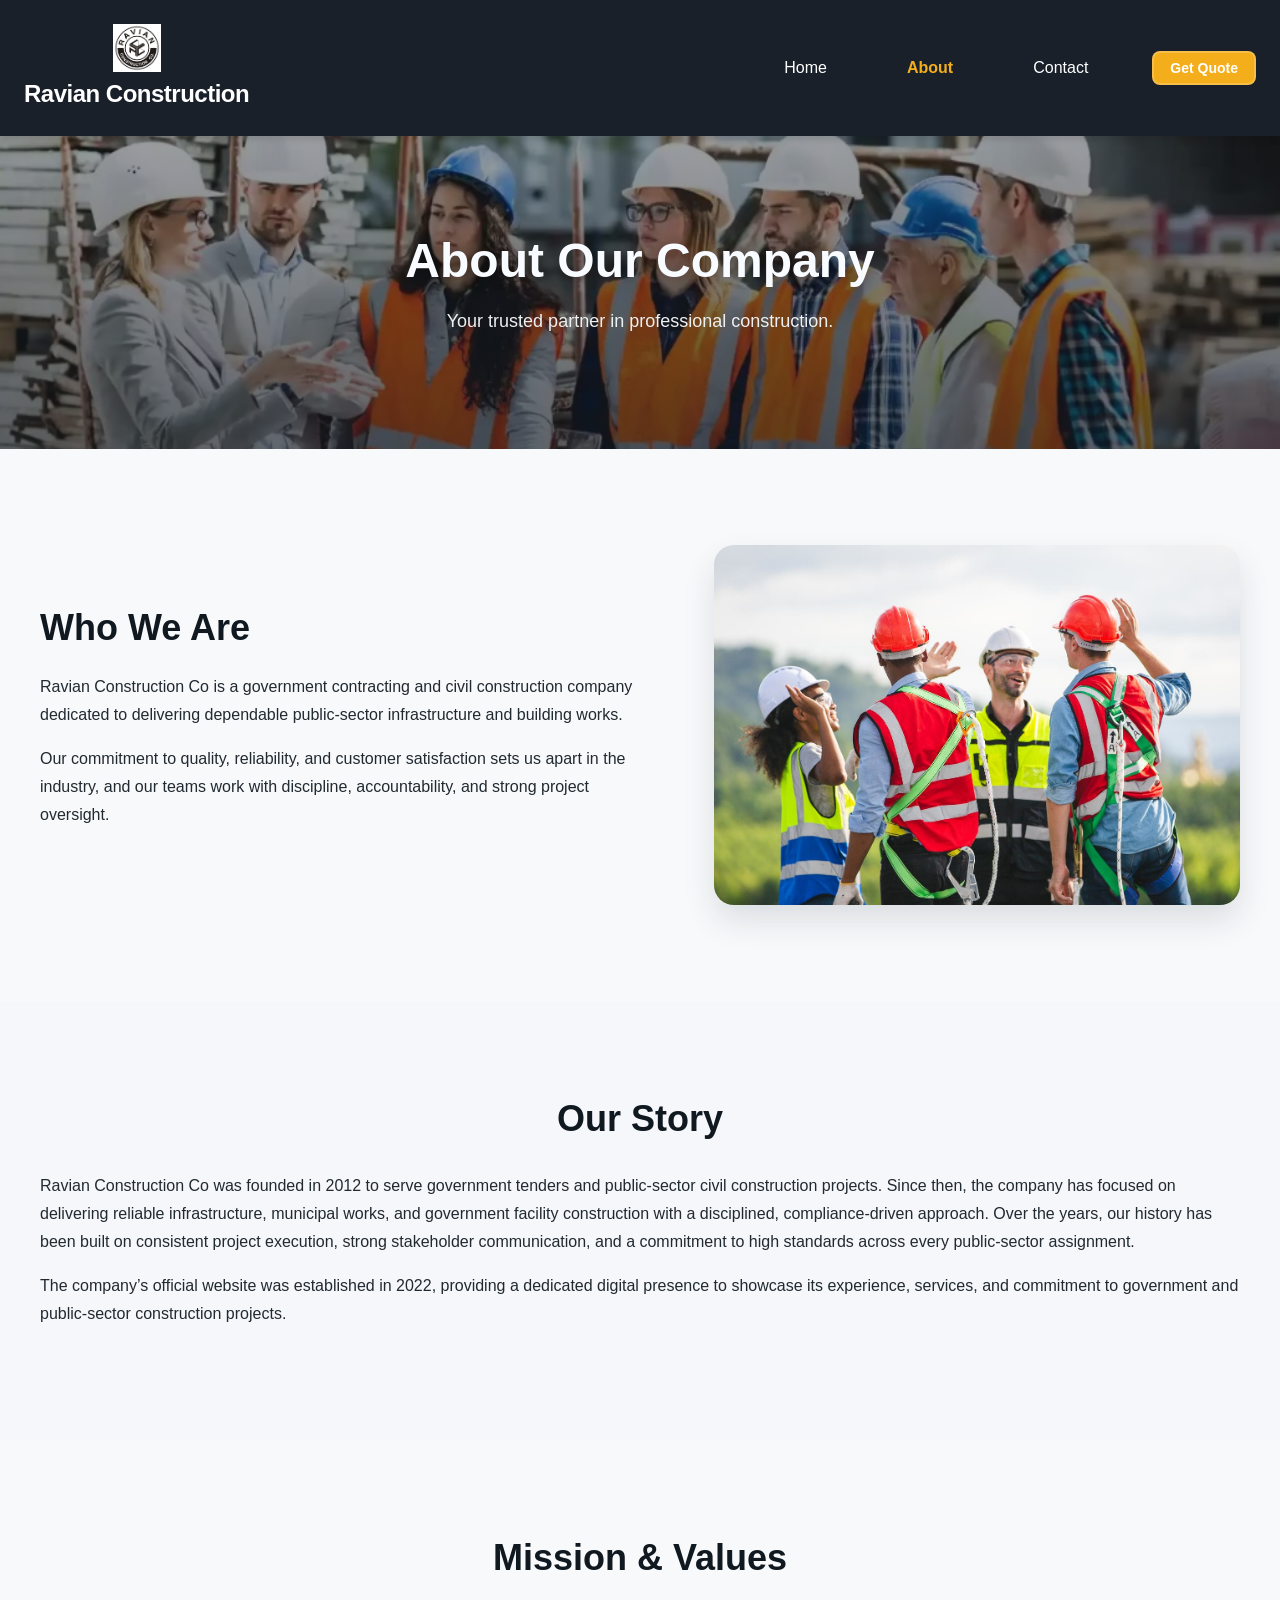
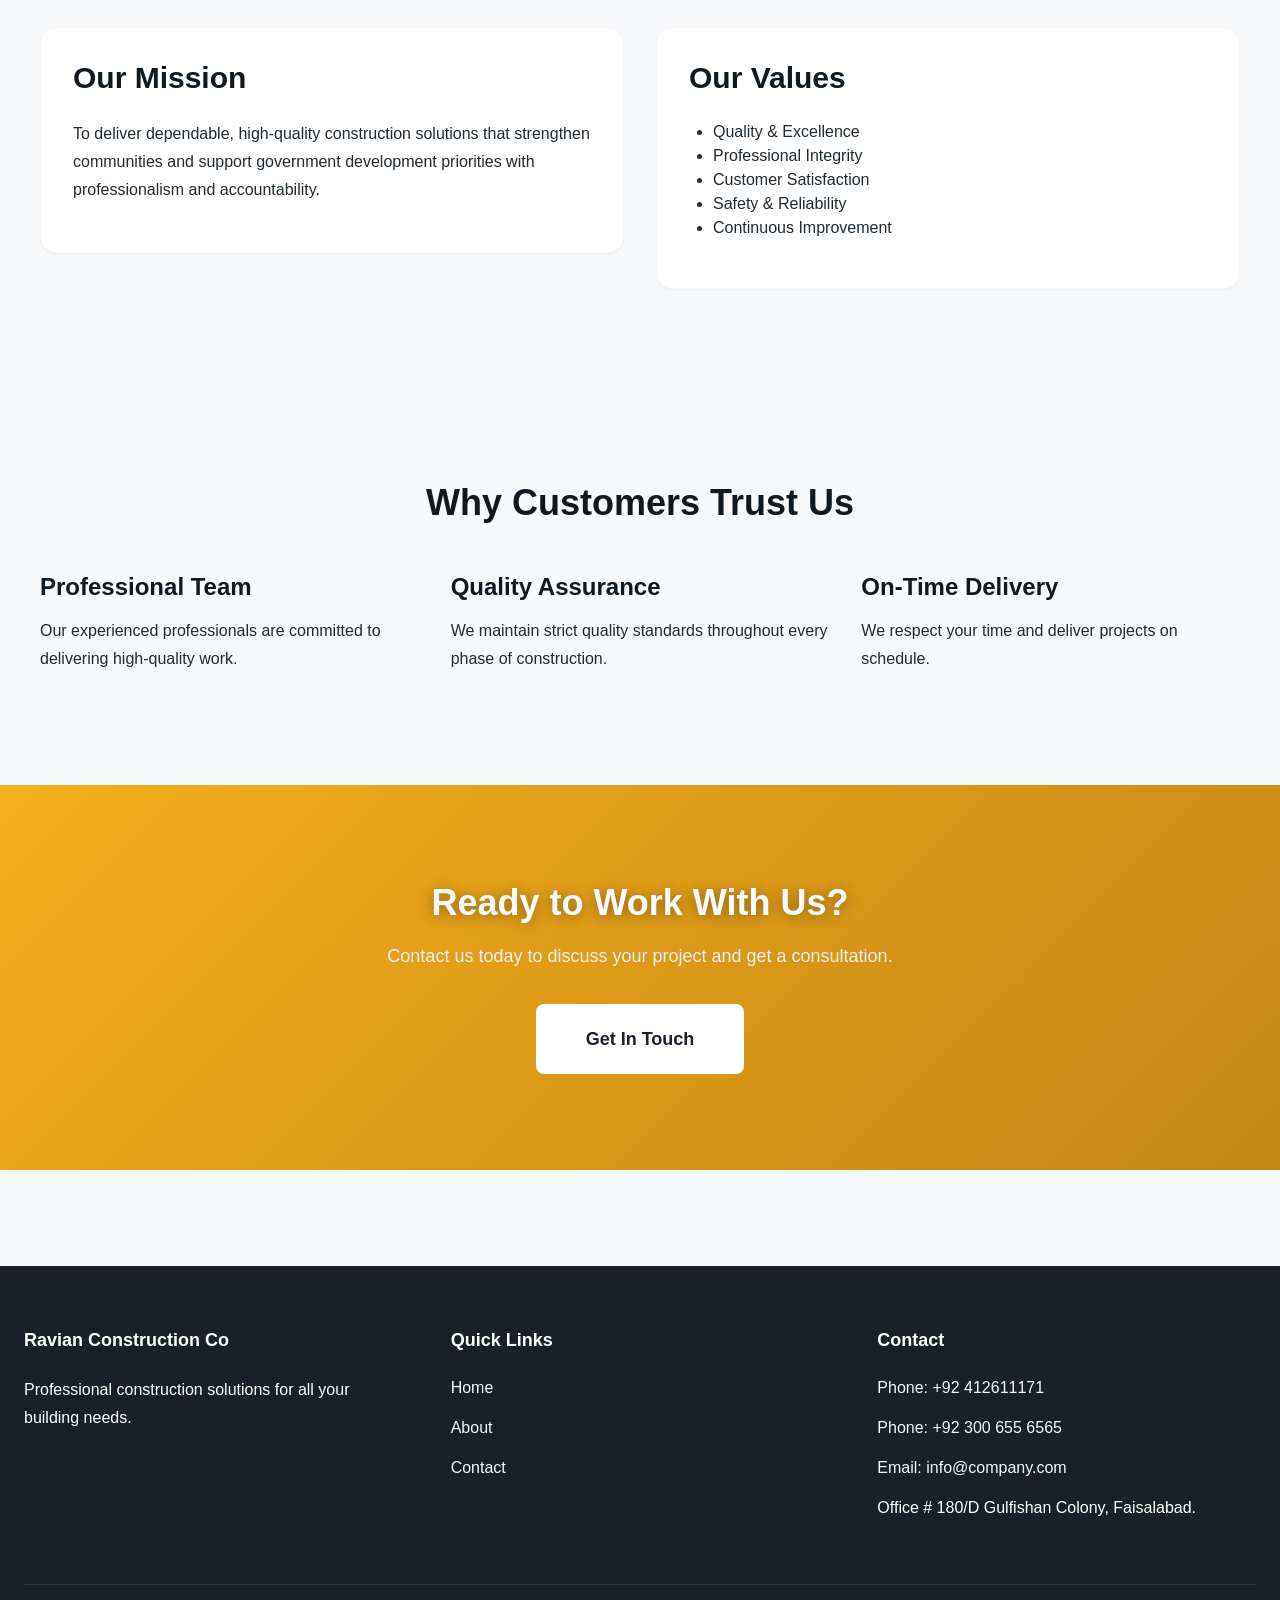
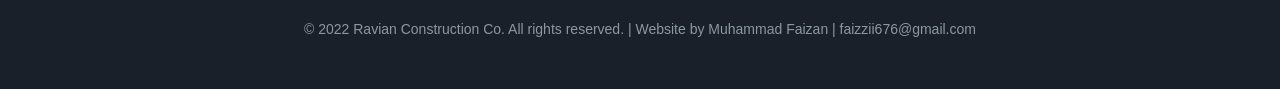
==== pages/about.html @ 6f89426e "final update" ====
<!DOCTYPE html>
<html lang="en">
<head>
  <meta charset="UTF-8">
  <meta name="viewport" content="width=device-width, initial-scale=1.0">
  <meta name="description" content="Learn about our construction company, our values, experience, and why we're the right choice for your project.">
  <meta name="theme-color" content="#101820">
  
  <title>About | Construction Company</title>

  <!-- Stylesheets -->
  <link rel="stylesheet" href="../css/variables.css">
  <link rel="stylesheet" href="../css/style.css">
  <link rel="stylesheet" href="../css/responsive.css">
</head>
<body>

<!-- ========== HEADER & NAVIGATION ========== -->
<header>
  <div class="container">
    <div class="header-content">
      <a href="../index.html" class="logo">
        <img src="../assets/images/logo.jpeg" alt="Ravian Construction logo" class="logo-img">
        <span class="logo-text">Ravian Construction</span>
      </a>
      
      <button class="nav-toggle" aria-label="Toggle navigation menu">
        ☰
      </button>

      <nav role="navigation" aria-label="Main navigation">
        <ul>
          <li><a href="../index.html">Home</a></li>
          <li><a href="about.html">About</a></li>
          <li><a href="contact.html">Contact</a></li>
          <li><a href="contact.html" class="btn btn-primary btn-sm nav-cta">Get Quote</a></li>
        </ul>
      </nav>
    </div>
  </div>
</header>

<!-- ========== MAIN CONTENT ========== -->
<main>

  <!-- Page Header -->
  <section class="section page-hero page-hero--about">
    <div class="container">
      <h1>About Our Company</h1>
      <p style="font-size: 1.125rem; color: #ecf0f1;">
        Your trusted partner in professional construction.
      </p>
    </div>
  </section>

  <!-- Company Introduction -->
  <section class="section">
    <div class="container">
      <div class="intro-layout">
        <div class="intro-copy">
          <h2 style="text-align: left; margin-bottom: 1.5rem;">Who We Are</h2>
          <p>
            Ravian Construction Co is a government contracting and civil construction company dedicated to delivering dependable public-sector infrastructure and building works.
          </p>
          <p>
            Our commitment to quality, reliability, and customer satisfaction sets us apart in the industry, and our teams work with discipline, accountability, and strong project oversight.
          </p>
        </div>
        <div class="intro-image-wrap">
          <img src="../assets/images/team.jpg" alt="Ravian Construction Co project team and engineers on site" class="intro-image">
        </div>
      </div>
    </div>
  </section>

  <!-- Company Story -->
  <section class="section section--alt">
    <div class="container">
      <h2 style="text-align: center; margin-bottom: 2rem;">Our Story</h2>
      <div class="row">
        <div class="col">
          <p>
           Ravian Construction Co was founded in 2012 to serve government tenders and public-sector civil construction projects. Since then, the company has focused on delivering reliable infrastructure, municipal works, and government facility construction with a disciplined, compliance-driven approach.

Over the years, our history has been built on consistent project execution, strong stakeholder communication, and a commitment to high standards across every public-sector assignment.</p>
          <p>
           The company’s official website was established in 2022, providing a dedicated digital presence to showcase its experience, services, and commitment to government and public-sector construction projects.</p>
        </div>
      </div>
    </div>
  </section>

  <!-- Mission & Values -->
  <section class="section">
    <div class="container">
      <h2 style="text-align: center; margin-bottom: 3rem;">Mission & Values</h2>
      <div class="row">
        <div class="col">
          <div class="card">
            <div class="card-header">
              <h3>Our Mission</h3>
            </div>
            <div class="card-body">
              <p>
                To deliver dependable, high-quality construction solutions that strengthen communities and support government development priorities with professionalism and accountability.
              </p>
            </div>
          </div>
        </div>
        <div class="col">
          <div class="card">
            <div class="card-header">
              <h3>Our Values</h3>
            </div>
            <div class="card-body">
              <ul style="padding-left: 1.5rem;">
                <li>Quality & Excellence</li>
                <li>Professional Integrity</li>
                <li>Customer Satisfaction</li>
                <li>Safety & Reliability</li>
                <li>Continuous Improvement</li>
              </ul>
            </div>
          </div>
        </div>
      </div>
    </div>
  </section>

  <!-- Experience & Expertise section removed as requested -->

  <!-- Why Trust Us -->
  <section class="section">
    <div class="container">
      <h2 style="text-align: center; margin-bottom: 3rem;">Why Customers Trust Us</h2>
      <div class="row">
        <div class="col">
          <h4>Professional Team</h4>
          <p>Our experienced professionals are committed to delivering high-quality work.</p>
        </div>
        <div class="col">
          <h4>Quality Assurance</h4>
          <p>We maintain strict quality standards throughout every phase of construction.</p>
        </div>
        <div class="col">
          <h4>On-Time Delivery</h4>
          <p>We respect your time and deliver projects on schedule.</p>
        </div>
      </div>
    </div>
  </section>

  <!-- Call to Action -->
  <section class="section section-cta">
    <div class="container">
      <h2>Ready to Work With Us?</h2>
      <p style="font-size: 1.125rem; margin-bottom: 2rem; color: #ecf0f1;">
        Contact us today to discuss your project and get a consultation.
      </p>
      <a href="contact.html" class="btn btn-white btn-lg">Get In Touch</a>
    </div>
  </section>

</main>

<!-- ========== FOOTER ========== -->
<footer>
  <div class="container">
    <div class="footer-content">
      <div class="footer-section">
        <h3>Ravian Construction Co</h3>
        <p>Professional construction solutions for all your building needs.</p>
      </div>
      <div class="footer-section">
        <h3>Quick Links</h3>
        <ul>
          <li><a href="../index.html">Home</a></li>
          <li><a href="about.html">About</a></li>
          <li><a href="contact.html">Contact</a></li>
        </ul>
      </div>
      <div class="footer-section">
        <h3>Contact</h3>
        <ul>
          <li><a href="tel:+92412611171">Phone: +92 412611171</a></li>
          <li><a href="tel:+923006556565">Phone: +92 300 655 6565</a></li>
          <li><a href="mailto:info@company.com">Email: info@company.com</a></li>
          <li>Office # 180/D Gulfishan Colony, Faisalabad.</li>
        </ul>
      </div>
    </div>
    <div class="footer-bottom">
      <p>&copy; 2022 Ravian Construction Co. All rights reserved. | Website by Muhammad Faizan | faizzii676@gmail.com</p>
    </div>
  </div>
</footer>

<!-- ========== SCRIPTS ========== -->
<script src="../js/main.js"></script>

</body>
</html>
---- css/variables.css ----
/* ===========================
   CONSTRUCTION COMPANY WEBSITE
   CSS VARIABLES & DESIGN SYSTEM
   =========================== */

:root {
  /* Brand Colors */
  --primary-color: #101820;           /* Rich charcoal - bold foundation */
  --surface-color: #19202a;           /* Dark surface for header/footer */
  --secondary-color: #f5ae1b;         /* Warm amber - energetic accent */
  --accent-color: #20c5aa;            /* Fresh teal - bright highlight */
  --light-gray: #f6f7fb;              /* Light background */
  --medium-gray: #8d97a2;             /* Soft text/borders */
  --dark-gray: #212a31;               /* Main body text */
  --background-color: #f8f9fb;        /* Page background */
  --white: #ffffff;
  --success-color: #23b58c;           /* For positive feedback */
  --warning-color: #f5ae1b;           /* For caution messages */
  --error-color: #ea4b4f;             /* For errors */

  /* Typography */
  --font-primary: -apple-system, BlinkMacSystemFont, 'Segoe UI', 'Roboto', 'Oxygen',
    'Ubuntu', 'Cantarell', 'Fira Sans', 'Droid Sans', 'Helvetica Neue', sans-serif;
  --font-secondary: 'Georgia', 'Times New Roman', serif;

  --font-size-xs: 0.75rem;            /* 12px */
  --font-size-sm: 0.875rem;           /* 14px */
  --font-size-base: 1rem;             /* 16px */
  --font-size-lg: 1.125rem;           /* 18px */
  --font-size-xl: 1.25rem;            /* 20px */
  --font-size-2xl: 1.5rem;            /* 24px */
  --font-size-3xl: 1.875rem;          /* 30px */
  --font-size-4xl: 2.25rem;           /* 36px */
  --font-size-5xl: 3rem;              /* 48px */

  --font-weight-light: 300;
  --font-weight-normal: 400;
  --font-weight-medium: 500;
  --font-weight-semibold: 600;
  --font-weight-bold: 700;
  --font-weight-extrabold: 800;

  /* Spacing */
  --space-xs: 0.25rem;                /* 4px */
  --space-sm: 0.5rem;                 /* 8px */
  --space-md: 1rem;                   /* 16px */
  --space-lg: 1.5rem;                 /* 24px */
  --space-xl: 2rem;                   /* 32px */
  --space-2xl: 3rem;                  /* 48px */
  --space-3xl: 4rem;                  /* 64px */
  --space-4xl: 6rem;                  /* 96px */

  /* Border Radius */
  --border-radius-sm: 0.25rem;        /* 4px */
  --border-radius-md: 0.5rem;         /* 8px */
  --border-radius-lg: 1rem;           /* 16px */
  --border-radius-xl: 1.5rem;         /* 24px */
  --border-radius-full: 9999px;       /* Pill-shaped */

  /* Shadows */
  --shadow-sm: 0 1px 2px rgba(0, 0, 0, 0.05);
  --shadow-md: 0 4px 6px rgba(0, 0, 0, 0.1);
  --shadow-lg: 0 10px 15px rgba(0, 0, 0, 0.1);
  --shadow-xl: 0 20px 25px rgba(0, 0, 0, 0.1);
  --shadow-2xl: 0 25px 50px rgba(0, 0, 0, 0.15);
  --shadow-none: 0 0 0 transparent;

  /* Transitions */
  --transition-fast: 150ms ease-in-out;
  --transition-base: 300ms ease-in-out;
  --transition-slow: 500ms ease-in-out;

  /* Container Widths */
  --container-max-width: 1280px;
  --container-padding: var(--space-md);

  /* Line Height */
  --line-height-tight: 1.2;
  --line-height-normal: 1.5;
  --line-height-relaxed: 1.75;
  --line-height-loose: 2;

  /* Breakpoints (used in media queries) */
  --breakpoint-xs: 320px;
  --breakpoint-sm: 576px;
  --breakpoint-md: 768px;
  --breakpoint-lg: 992px;
  --breakpoint-xl: 1200px;
  --breakpoint-2xl: 1400px;
}
---- css/style.css ----
/* ===========================
   CONSTRUCTION COMPANY WEBSITE
   MAIN STYLES & COMPONENTS
   =========================== */

/* ========== RESET & BASE STYLES ========== */

* {
  margin: 0;
  padding: 0;
  box-sizing: border-box;
}

html {
  scroll-behavior: smooth;
  font-size: 16px;
}

body {
  font-family: var(--font-primary);
  font-size: var(--font-size-base);
  line-height: var(--line-height-normal);
  color: var(--dark-gray);
  background-color: var(--background-color);
}

/* ========== TYPOGRAPHY ========== */

h1, h2, h3, h4, h5, h6 {
  line-height: var(--line-height-tight);
  font-weight: var(--font-weight-bold);
  margin-bottom: var(--space-md);
  color: var(--primary-color);
}

h1 {
  font-size: var(--font-size-5xl);
}

h2 {
  font-size: var(--font-size-4xl);
}

h3 {
  font-size: var(--font-size-3xl);
}

h4 {
  font-size: var(--font-size-2xl);
}

h5 {
  font-size: var(--font-size-xl);
}

h6 {
  font-size: var(--font-size-lg);
}

p {
  margin-bottom: var(--space-md);
  line-height: var(--line-height-relaxed);
}

a {
  color: var(--accent-color);
  text-decoration: none;
  transition: color var(--transition-fast);
}

a:hover {
  color: var(--secondary-color);
}

/* ========== LAYOUT ========== */

.container {
  width: 100%;
  max-width: var(--container-max-width);
  margin-left: auto;
  margin-right: auto;
  padding-left: var(--container-padding);
  padding-right: var(--container-padding);
}

.row {
  display: flex;
  flex-wrap: wrap;
  margin-left: calc(var(--space-md) * -1);
  margin-right: calc(var(--space-md) * -1);
}

.col {
  flex: 1;
  min-width: 0;
  padding-left: var(--space-md);
  padding-right: var(--space-md);
}

.section {
  padding: var(--space-3xl) var(--container-padding);
}

.section--alt {
  background-color: var(--light-gray);
}

/* ========== HEADER & NAVIGATION ========== */

header {
  background-color: var(--surface-color);
  color: var(--white);
  padding: var(--space-lg) 0;
  position: sticky;
  top: 0;
  z-index: 1000;
  box-shadow: var(--shadow-md);
}

.header-content {
  display: flex;
  justify-content: space-between;
  align-items: center;
}

.logo {
  font-size: var(--font-size-2xl);
  font-weight: var(--font-weight-bold);
  color: var(--white);
  text-decoration: none;
  display: flex;
  flex-direction: column;
  align-items: center;
  gap: var(--space-xs);
}

.logo:hover {
  color: var(--secondary-color);
}

.logo-text {
  letter-spacing: -0.5px;
}

/* Logo image in navbar */
.logo-img {
  height: 48px;
  width: auto;
  display: block;
}

@media (max-width: 576px) {
  .logo-img { height: 36px; }
  .logo-text { display: none; }
}

nav {
  display: flex;
  align-items: center;
  gap: var(--space-2xl);
}

nav ul {
  list-style: none;
  display: flex;
  gap: var(--space-2xl);
  align-items: center;
}

nav a {
  color: var(--white);
  font-weight: var(--font-weight-medium);
  padding: var(--space-sm) var(--space-md);
  border-radius: var(--border-radius-md);
  transition: all var(--transition-fast);
}

nav a:hover {
  color: var(--white);
  background-color: rgba(255, 255, 255, 0.1);
}

nav a.active {
  color: var(--secondary-color);
  font-weight: var(--font-weight-bold);
}

nav a.nav-cta {
  border: 2px solid rgba(255, 255, 255, 0.2);
}

nav a.nav-cta.is-current-page {
  background-color: var(--white);
  color: var(--surface-color);
  border-color: var(--white);
  box-shadow: 0 10px 18px rgba(0, 0, 0, 0.12);
}

nav a.nav-cta.is-current-page:hover {
  background-color: #f4f7fa;
  color: var(--secondary-color);
}

.nav-toggle {
  display: none;
  background: none;
  border: none;
  color: var(--white);
  font-size: var(--font-size-2xl);
  cursor: pointer;
  padding: 0;
}

/* ========== BUTTONS ========== */

.btn {
  display: inline-block;
  padding: var(--space-md) var(--space-lg);
  font-size: var(--font-size-base);
  font-weight: var(--font-weight-semibold);
  text-align: center;
  border: 2px solid transparent;
  border-radius: var(--border-radius-md);
  cursor: pointer;
  transition: all var(--transition-fast);
  text-decoration: none;
  line-height: 1;
}

.btn-primary {
  background-color: var(--secondary-color);
  color: var(--white);
}

.btn-primary:hover {
  background-color: #d69b20;
  transform: translateY(-2px);
  box-shadow: var(--shadow-lg);
}

.btn-secondary {
  background-color: transparent;
  color: var(--secondary-color);
  border-color: var(--secondary-color);
}

.btn-secondary:hover {
  background-color: var(--secondary-color);
  color: var(--white);
  transform: translateY(-2px);
}

.btn-white {
  background-color: var(--white);
  color: var(--surface-color);
}

.btn-white:hover {
  background-color: #eef2f7;
  transform: translateY(-2px);
}

.btn-lg {
  padding: var(--space-lg) var(--space-2xl);
  font-size: var(--font-size-lg);
}

.btn-sm {
  padding: var(--space-sm) var(--space-md);
  font-size: var(--font-size-sm);
}

.btn:disabled {
  opacity: 0.6;
  cursor: not-allowed;
  transform: none;
}

/* ========== CARDS ========== */

.card {
  background-color: var(--white);
  border: 1px solid var(--light-gray);
  border-radius: var(--border-radius-lg);
  padding: var(--space-xl);
  box-shadow: var(--shadow-sm);
  transition: all var(--transition-base);
}

.card:hover {
  box-shadow: var(--shadow-lg);
  transform: translateY(-4px);
}

.card-header {
  margin-bottom: var(--space-lg);
}

.card-body {
  margin-bottom: var(--space-md);
}

.card-footer {
  padding-top: var(--space-lg);
  border-top: 1px solid var(--light-gray);
}

.service-grid {
  display: grid;
  grid-template-columns: repeat(auto-fit, minmax(240px, 1fr));
  gap: var(--space-lg);
}

.service-card {
  position: relative;
  min-height: 300px;
  border-radius: 1.25rem;
  overflow: hidden;
  background-size: cover;
  background-position: center;
  box-shadow: 0 10px 24px rgba(44, 62, 80, 0.08);
  transition: transform 0.32s ease, box-shadow 0.32s ease, filter 0.32s ease;
  cursor: pointer;
  isolation: isolate;
}

.service-card::before {
  content: "";
  position: absolute;
  inset: 0;
  background: linear-gradient(180deg, rgba(10, 16, 22, 0.22) 0%, rgba(10, 16, 22, 0.68) 100%);
  transition: background 0.32s ease;
  z-index: 0;
}

.service-card--civil {
  background-image: url('../assets/images/building.webp');
}

.service-card--road {
  background-image: url('../assets/images/base.jpg');
}

.service-card--government {
  background-image: url('../assets/images/engonsite.jpg');
}

.service-card--infrastructure {
  background-image: url('../assets/images/concreate.jpg');
}

.service-card--water {
  background-image: url('../assets/images/drill.avif');
}

.service-card:hover {
  transform: translateY(-8px) scale(1.013);
  box-shadow: 0 26px 48px rgba(18, 27, 35, 0.18);
}

.service-card:hover::before {
  background: linear-gradient(180deg, rgba(10, 16, 22, 0.12) 0%, rgba(10, 16, 22, 0.78) 100%);
}

.service-card:hover .service-card__content {
  transform: translateY(-3px);
}

.service-card:hover .service-card__content h3,
.service-card:hover .service-card__content p {
  text-shadow: 0 4px 16px rgba(0, 0, 0, 0.38);
}

.service-card .service-card__content {
  position: absolute;
  inset: 0;
  z-index: 1;
  display: flex;
  flex-direction: column;
  justify-content: flex-end;
  padding: var(--space-xl);
  transition: transform 0.32s ease;
}

.service-card__content h3 {
  color: var(--white);
  margin: 0 0 var(--space-sm) 0;
  font-size: clamp(1.3rem, 2vw, 1.7rem);
  line-height: 1.2;
  text-shadow: 0 2px 10px rgba(0, 0, 0, 0.2);
}

.service-card__content p {
  color: rgba(255, 255, 255, 0.9);
  margin: 0;
  font-size: 0.95rem;
  line-height: 1.6;
  max-width: 95%;
  text-shadow: 0 2px 10px rgba(0, 0, 0, 0.2);
}

.service-card.bubble-drop {
  animation: service-bubble-drop 0.42s ease-out;
}

@keyframes service-bubble-drop {
  0% {
    transform: translateY(-8px) scale(1.013);
  }
  40% {
    transform: translateY(6px) scale(0.995);
  }
  65% {
    transform: translateY(-3px) scale(1.006);
  }
  100% {
    transform: translateY(0) scale(1);
  }
}

@media (prefers-reduced-motion: reduce) {
  .service-card,
  .service-card::before,
  .service-card__content,
  .service-card.bubble-drop {
    transition: none;
    animation: none;
  }
}

/* ========== FORMS ========== */

.form-group {
  margin-bottom: var(--space-lg);
}

label {
  display: block;
  margin-bottom: var(--space-sm);
  font-weight: var(--font-weight-medium);
  color: var(--primary-color);
}

input,
textarea,
select {
  width: 100%;
  padding: var(--space-md);
  border: 1px solid var(--medium-gray);
  border-radius: var(--border-radius-md);
  font-family: var(--font-primary);
  font-size: var(--font-size-base);
  line-height: var(--line-height-normal);
  color: var(--dark-gray);
  background-color: var(--white);
  transition: all var(--transition-fast);
}

input:focus,
textarea:focus,
select:focus {
  outline: none;
  border-color: var(--accent-color);
  box-shadow: 0 0 0 3px rgba(52, 152, 219, 0.1);
}

textarea {
  resize: vertical;
  min-height: 120px;
}

/* ========== FOOTER ========== */

footer {
  background-color: var(--surface-color);
  color: var(--white);
  padding: var(--space-3xl) 0 var(--space-xl) 0;
  margin-top: var(--space-4xl);
}

.footer-content {
  display: grid;
  grid-template-columns: repeat(auto-fit, minmax(250px, 1fr));
  gap: var(--space-2xl);
  margin-bottom: var(--space-2xl);
}

.footer-section h3 {
  color: var(--white);
  font-size: var(--font-size-lg);
  margin-bottom: var(--space-lg);
}

.footer-section ul {
  list-style: none;
}

.footer-section li {
  margin-bottom: var(--space-md);
}

.footer-section a {
  color: var(--light-gray);
  transition: color var(--transition-fast);
}

.footer-section a:hover {
  color: var(--secondary-color);
}

.footer-bottom {
  border-top: 1px solid rgba(255, 255, 255, 0.1);
  padding-top: var(--space-xl);
  text-align: center;
  font-size: var(--font-size-sm);
  color: var(--medium-gray);
}

/* ========== HERO CAROUSEL ========== */

.hero-slider-section {
  position: relative;
  padding: 0;
  background: var(--primary-color);
  overflow: hidden;
}

.hero-slider {
  position: relative;
  min-height: 620px;
}

.hero-slide {
  position: absolute;
  inset: 0;
  background-size: cover;
  background-position: center;
  opacity: 0;
  visibility: hidden;
  transition: opacity 0.8s ease-in-out, visibility 0.8s ease-in-out, transform 0.8s ease-in-out;
  transform: scale(1.04);
}

.hero-slide.is-active {
  opacity: 1;
  visibility: visible;
  transform: scale(1);
}

.hero-overlay {
  position: absolute;
  inset: 0;
  background: linear-gradient(120deg, rgba(16, 22, 32, 0.84) 0%, rgba(16, 22, 32, 0.58) 40%, rgba(16, 22, 32, 0.56) 100%);
}

.hero-content {
  position: relative;
  z-index: 2;
  min-height: 620px;
  display: flex;
  flex-direction: column;
  justify-content: center;
  align-items: flex-start;
  color: var(--white);
  padding-top: 5rem;
  padding-bottom: 5rem;
}

.hero-content h1,
.hero-content h2 {
  color: var(--white);
  text-shadow: 0 4px 18px rgba(0, 0, 0, 0.35);
  max-width: 620px;
}

.eyebrow {
  display: inline-block;
  margin-bottom: var(--space-md);
  font-size: var(--font-size-sm);
  font-weight: var(--font-weight-semibold);
  text-transform: uppercase;
  letter-spacing: 0.12em;
  color: #dfeaf6;
}

.hero-content p {
  color: rgba(255, 255, 255, 0.9);
  max-width: 620px;
  font-size: 1.07rem;
}

.hero-actions {
  display: flex;
  flex-wrap: wrap;
  gap: 1rem;
  margin-top: 2rem;
}

.hero-slider-controls {
  position: absolute;
  left: 50%;
  bottom: 2rem;
  transform: translateX(-50%);
  z-index: 3;
  display: flex;
  align-items: center;
  gap: 1rem;
  background: rgba(16, 23, 31, 0.26);
  border: 1px solid rgba(255, 255, 255, 0.18);
  border-radius: 999px;
  padding: 0.55rem 0.85rem;
  backdrop-filter: blur(4px);
}

.slider-arrow {
  width: 2.2rem;
  height: 2.2rem;
  border: none;
  background: rgba(255, 255, 255, 0.12);
  color: var(--white);
  border-radius: 50%;
  cursor: pointer;
  font-size: 1.5rem;
  line-height: 1;
}

.slider-arrow:hover {
  background: rgba(255, 255, 255, 0.2);
}

.slider-dots {
  display: flex;
  align-items: center;
  gap: 0.5rem;
}

.dot {
  width: 0.7rem;
  height: 0.7rem;
  border: none;
  border-radius: 50%;
  background: rgba(255, 255, 255, 0.45);
  cursor: pointer;
}

.dot.is-active {
  background: var(--white);
  box-shadow: 0 0 0 3px rgba(255, 255, 255, 0.18);
}

/* ========== INTRO & CONTACT LAYOUT ========== */

.intro-layout {
  display: grid;
  grid-template-columns: 1.1fr 0.9fr;
  gap: 2rem;
  align-items: center;
}

.intro-copy {
  max-width: 620px;
}

.intro-image-wrap,
.contact-image-wrap {
  overflow: hidden;
  border-radius: 1.25rem;
  box-shadow: 0 16px 32px rgba(20, 30, 40, 0.12);
}

.intro-image,
.contact-image {
  display: block;
  width: 100%;
  height: 360px;
  object-fit: cover;
}

/* ========== PAGE HERO & SECTION CTA ========== */

.page-hero h1,
.section-cta h2,
.section-cta h1,
.hero-content h1,
.hero-content h2 {
  color: #f8fbff;
  text-shadow: 0 2px 14px rgba(0, 0, 0, 0.38);
}

.section-cta p {
  color: rgba(255, 255, 255, 0.92);
}

/* ========== CONTACT OVERVIEW ========== */

.contact-overview {
  display: grid;
  grid-template-columns: 1.1fr 0.9fr;
  gap: 2rem;
  align-items: center;
  margin-bottom: 2.5rem;
}

/* Page hero banners */
.page-hero {
  position: relative;
  background-size: cover;
  background-position: center;
  padding: 4rem 1rem;
  text-align: center;
  color: var(--white);
}

.page-hero::before {
  content: "";
  position: absolute;
  inset: 0;
  background: linear-gradient(180deg, rgba(16, 22, 32, 0.42) 0%, rgba(16, 22, 32, 0.66) 100%);
  z-index: 0;
}

.page-hero .container { position: relative; z-index: 1; }

.section-cta {
  background: linear-gradient(135deg, var(--secondary-color) 0%, #c38615 100%);
  color: var(--white);
  text-align: center;
}

/* Specific hero images for pages (use existing assets) */
.page-hero--about { background-image: url('../assets/images/engmeet.webp'); }
.page-hero--contact { background-image: url('../assets/images/droneshot.jpg'); }

/* Service grid layout tweak: 3 on top, 2 beneath (large screens)
   Place 4th in column 1 and 5th in column 3 to visually center the pair */
@media (min-width: 992px) {
  .service-grid { grid-template-columns: repeat(3, 1fr); }
  .service-card { min-height: 320px; }
  .service-card:nth-child(4) { grid-column: 1; }
  .service-card:nth-child(5) { grid-column: 3; }
}

.contact-copy {
  max-width: 620px;
}

/* ========== UTILITY CLASSES ========== */

.text-center {
  text-align: center;
}

.text-left {
  text-align: left;
}

.text-right {
  text-align: right;
}

.mt-1 { margin-top: var(--space-md); }
.mt-2 { margin-top: var(--space-lg); }
.mt-3 { margin-top: var(--space-xl); }
.mt-4 { margin-top: var(--space-2xl); }

.mb-1 { margin-bottom: var(--space-md); }
.mb-2 { margin-bottom: var(--space-lg); }
.mb-3 { margin-bottom: var(--space-xl); }
.mb-4 { margin-bottom: var(--space-2xl); }

.pt-1 { padding-top: var(--space-md); }
.pt-2 { padding-top: var(--space-lg); }
.pt-3 { padding-top: var(--space-xl); }

.pb-1 { padding-bottom: var(--space-md); }
.pb-2 { padding-bottom: var(--space-lg); }
.pb-3 { padding-bottom: var(--space-xl); }

.flex {
  display: flex;
}

.flex-center {
  display: flex;
  align-items: center;
  justify-content: center;
}

.gap-1 { gap: var(--space-md); }
.gap-2 { gap: var(--space-lg); }
.gap-3 { gap: var(--space-xl); }

.hidden {
  display: none !important;
}

.sr-only {
  position: absolute;
  width: 1px;
  height: 1px;
  padding: 0;
  margin: -1px;
  overflow: hidden;
  clip: rect(0, 0, 0, 0);
  white-space: nowrap;
  border-width: 0;
}

@media (max-width: 768px) {
  .hero-slider {
    min-height: 540px;
  }

  .hero-content {
    min-height: 540px;
    padding-top: 4rem;
    padding-bottom: 4rem;
  }

  .intro-layout,
  .contact-overview {
    grid-template-columns: 1fr;
  }

  .hero-actions {
    width: 100%;
  }

  .hero-actions .btn {
    flex: 1 1 100%;
  }
}

@media (max-width: 576px) {
  .hero-slider {
    min-height: 500px;
  }

  .hero-content {
    min-height: 500px;
    padding-top: 3.5rem;
    padding-bottom: 5.25rem;
  }

  .hero-content h1,
  .hero-content h2 {
    font-size: 2.2rem;
  }

  .hero-content p {
    font-size: 1rem;
  }

  .hero-slider-controls {
    bottom: 1.1rem;
    gap: 0.6rem;
    padding: 0.45rem 0.7rem;
  }

  .slider-arrow {
    width: 2rem;
    height: 2rem;
    font-size: 1.2rem;
  }

  .intro-image,
  .contact-image {
    height: 280px;
  }
}
---- css/responsive.css ----
/* ===========================
   CONSTRUCTION COMPANY WEBSITE
   RESPONSIVE DESIGN
   =========================== */

/* ========== TABLET (768px and down) ========== */

@media (max-width: 768px) {
  :root {
    font-size: 14px;
  }

  h1 {
    font-size: var(--font-size-4xl);
  }

  h2 {
    font-size: var(--font-size-3xl);
  }

  h3 {
    font-size: var(--font-size-2xl);
  }

  .section {
    padding: var(--space-2xl) var(--container-padding);
  }

  /* Header Navigation */
  header {
    padding: var(--space-md) 0;
  }

  .header-content {
    flex-wrap: wrap;
    gap: var(--space-md);
  }

  nav {
    width: 100%;
    gap: var(--space-lg);
  }

  nav ul {
    display: none;
    flex-direction: column;
    position: absolute;
    top: 100%;
    left: 0;
    right: 0;
    background-color: var(--primary-color);
    padding: var(--space-lg);
    gap: var(--space-md);
  }

  nav ul.active {
    display: flex;
  }

  nav ul li {
    width: 100%;
  }

  nav a {
    display: block;
    padding: var(--space-md);
  }

  .nav-toggle {
    display: block;
  }

  /* Grid and Layout */
  .row {
    flex-direction: column;
  }

  .col {
    flex: 1 0 100%;
    padding: var(--space-md) 0;
  }

  /* Buttons */
  .btn {
    width: 100%;
  }

  .btn-lg {
    padding: var(--space-md) var(--space-lg);
  }

  /* Footer */
  .footer-content {
    grid-template-columns: 1fr;
    gap: var(--space-xl);
  }

  .footer-section {
    text-align: center;
  }

  .footer-section ul {
    margin: 0;
  }
}

/* ========== MOBILE (576px and down) ========== */

@media (max-width: 576px) {
  :root {
    font-size: 13px;
  }

  h1 {
    font-size: var(--font-size-3xl);
  }

  h2 {
    font-size: var(--font-size-2xl);
  }

  h3 {
    font-size: var(--font-size-xl);
  }

  h4, h5, h6 {
    font-size: var(--font-size-base);
  }

  .container {
    padding-left: var(--space-md);
    padding-right: var(--space-md);
  }

  .section {
    padding: var(--space-xl) var(--space-md);
  }

  /* Header */
  header {
    padding: var(--space-md) 0;
  }

  .logo {
    font-size: var(--font-size-xl);
  }

  .logo-text {
    display: none;
  }

  nav {
    gap: var(--space-md);
  }

  /* Navigation */
  .nav-toggle {
    font-size: var(--font-size-xl);
  }

  /* Forms */
  .form-group {
    margin-bottom: var(--space-md);
  }

  input,
  textarea,
  select {
    padding: var(--space-md);
    font-size: 16px; /* Prevents zoom on iOS */
  }

  /* Cards */
  .card {
    padding: var(--space-lg);
  }

  /* Footer */
  .footer-content {
    gap: var(--space-lg);
  }

  .footer-bottom {
    font-size: var(--font-size-xs);
  }
}

/* ========== SMALL MOBILE (320px and up) ========== */

@media (max-width: 360px) {
  .btn {
    padding: var(--space-md) var(--space-sm);
  }

  .card {
    padding: var(--space-md);
  }

  h1 {
    font-size: var(--font-size-2xl);
  }

  p {
    font-size: var(--font-size-sm);
  }
}

/* ========== DESKTOP ENHANCEMENTS (992px and up) ========== */

@media (min-width: 992px) {
  .container {
    padding-left: var(--space-lg);
    padding-right: var(--space-lg);
  }

  .section {
    padding: var(--space-4xl) var(--container-padding);
  }

  /* Hide mobile nav toggle on desktop */
  .nav-toggle {
    display: none;
  }

  /* Desktop menu always visible */
  nav ul {
    display: flex !important;
    position: static !important;
    background-color: transparent !important;
    padding: 0 !important;
    gap: var(--space-2xl) !important;
    flex-direction: row !important;
  }

  nav ul li {
    width: auto;
  }

  nav a {
    padding: var(--space-sm) var(--space-md);
    display: inline;
  }

  /* Hover animations */
  .card {
    --transform-origin: center;
  }

  .card:hover {
    transform: translateY(-6px);
  }
}

/* ========== LARGE DESKTOP (1200px and up) ========== */

@media (min-width: 1200px) {
  .section {
    padding: var(--space-4xl) var(--container-padding);
  }
}

/* ========== PRINT STYLES ========== */

@media print {
  header,
  footer,
  .no-print {
    display: none;
  }

  body {
    background: white;
    color: black;
  }

  a {
    text-decoration: underline;
  }
}

/* ========== ACCESSIBILITY: PREFERS REDUCED MOTION ========== */

@media (prefers-reduced-motion: reduce) {
  *,
  *::before,
  *::after {
    animation-duration: 0.01ms !important;
    animation-iteration-count: 1 !important;
    transition-duration: 0.01ms !important;
    scroll-behavior: auto !important;
  }
}

/* ========== DARK MODE SUPPORT (Optional Future Addition) ========== */

@media (prefers-color-scheme: dark) {
  /* Styles for dark mode can be added here in the future */
  /* Currently, the light theme is the default */
}
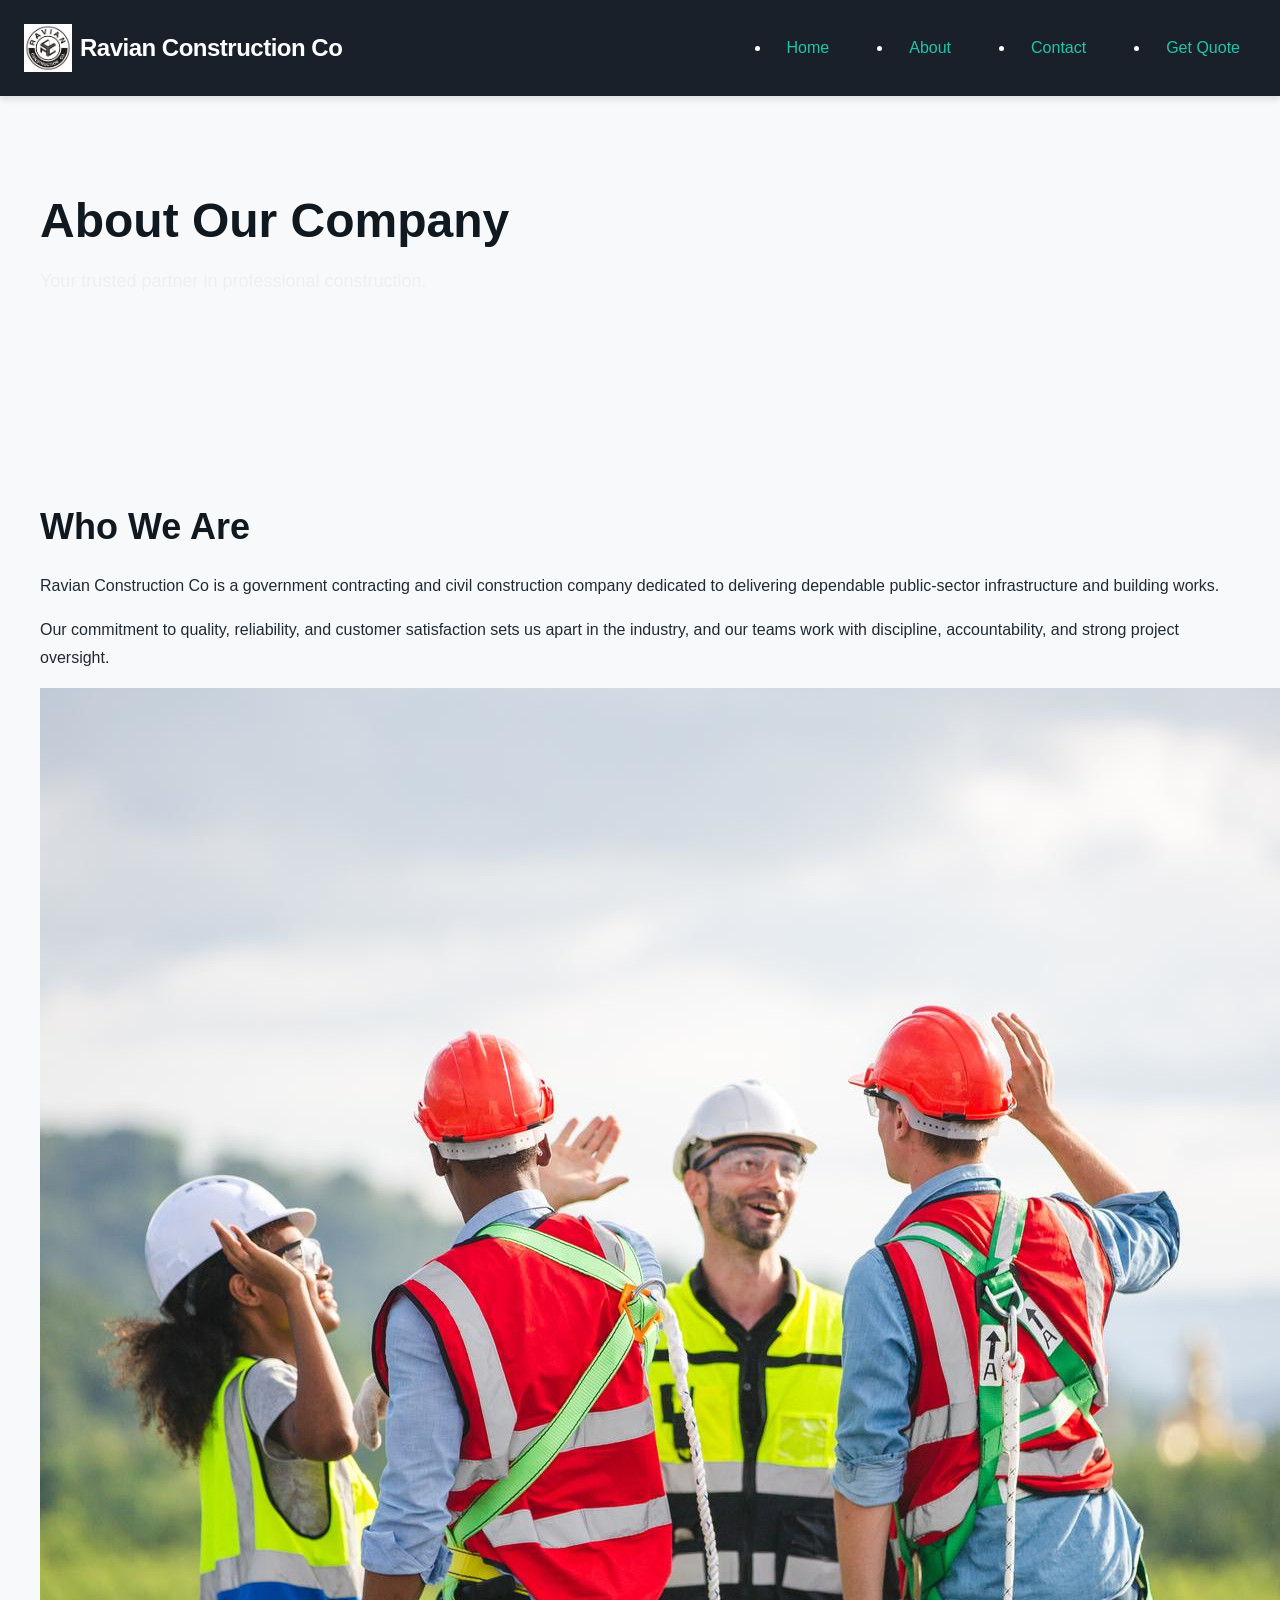
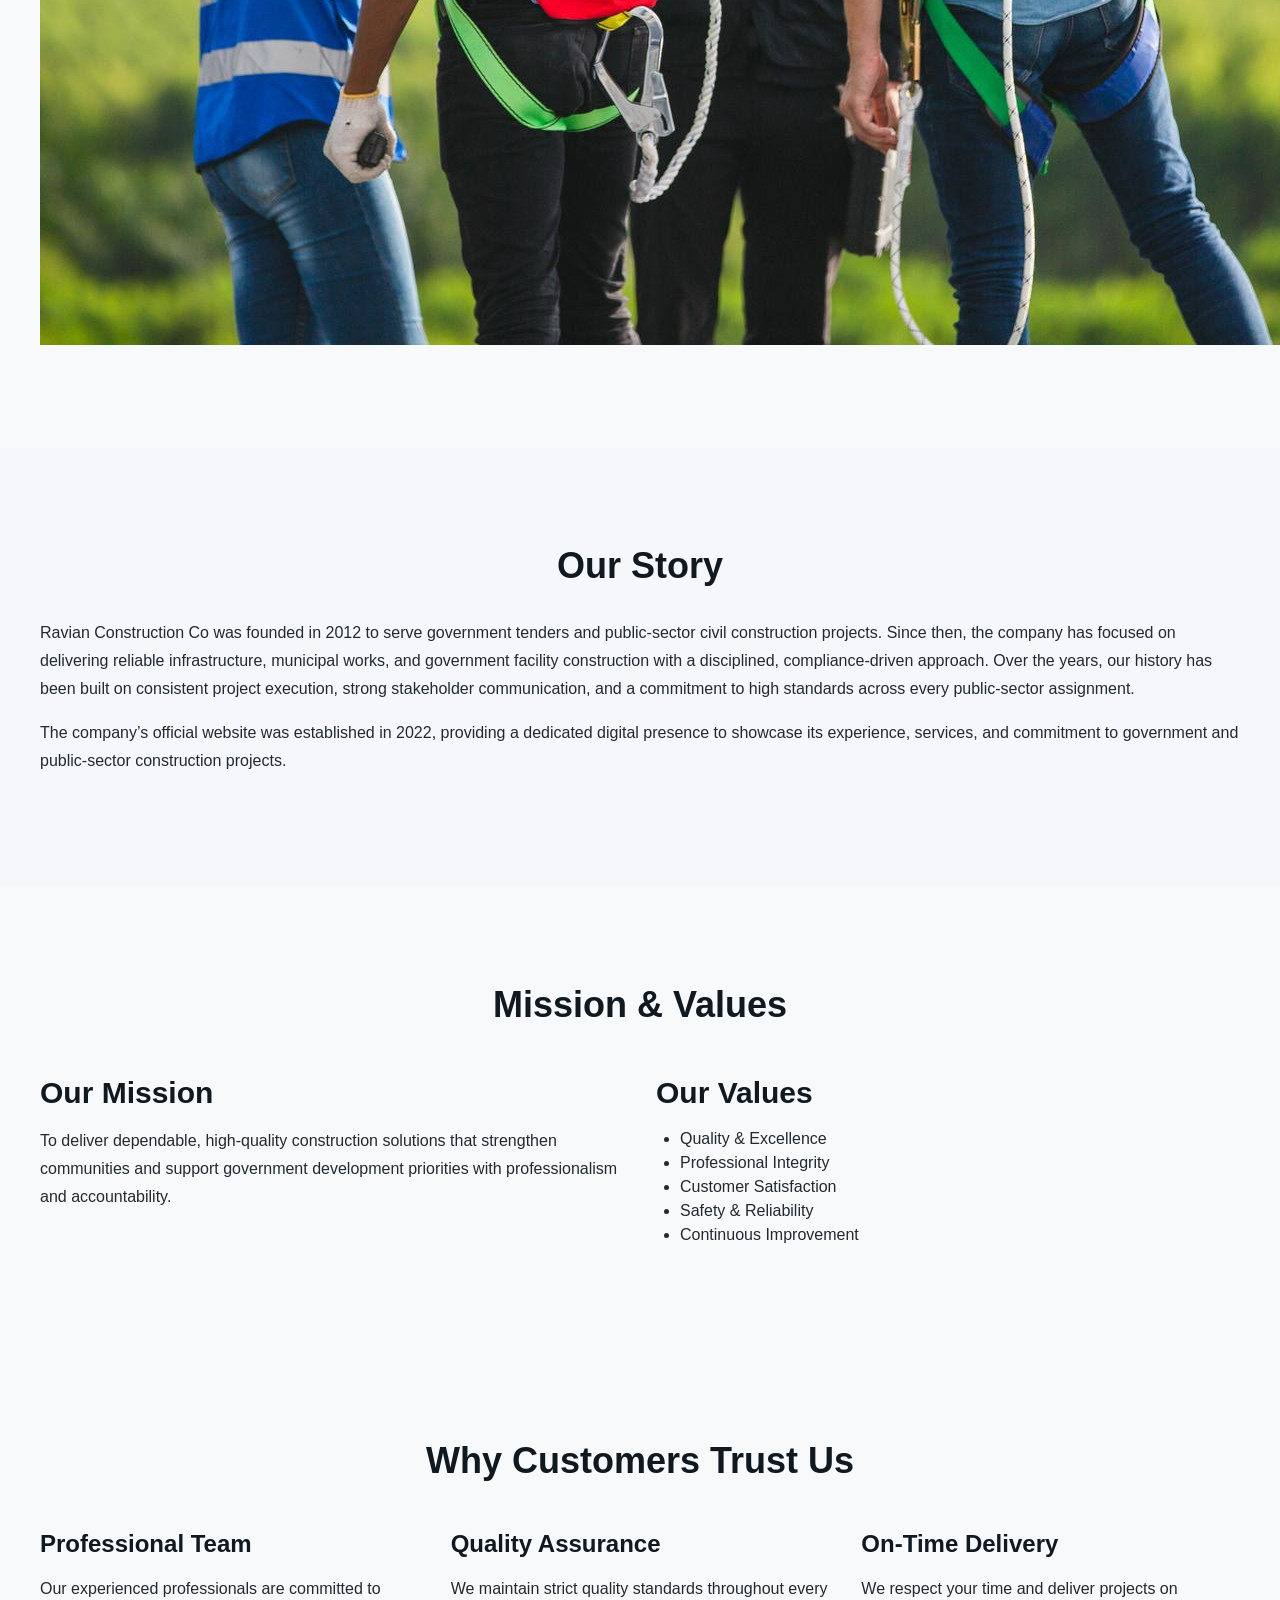
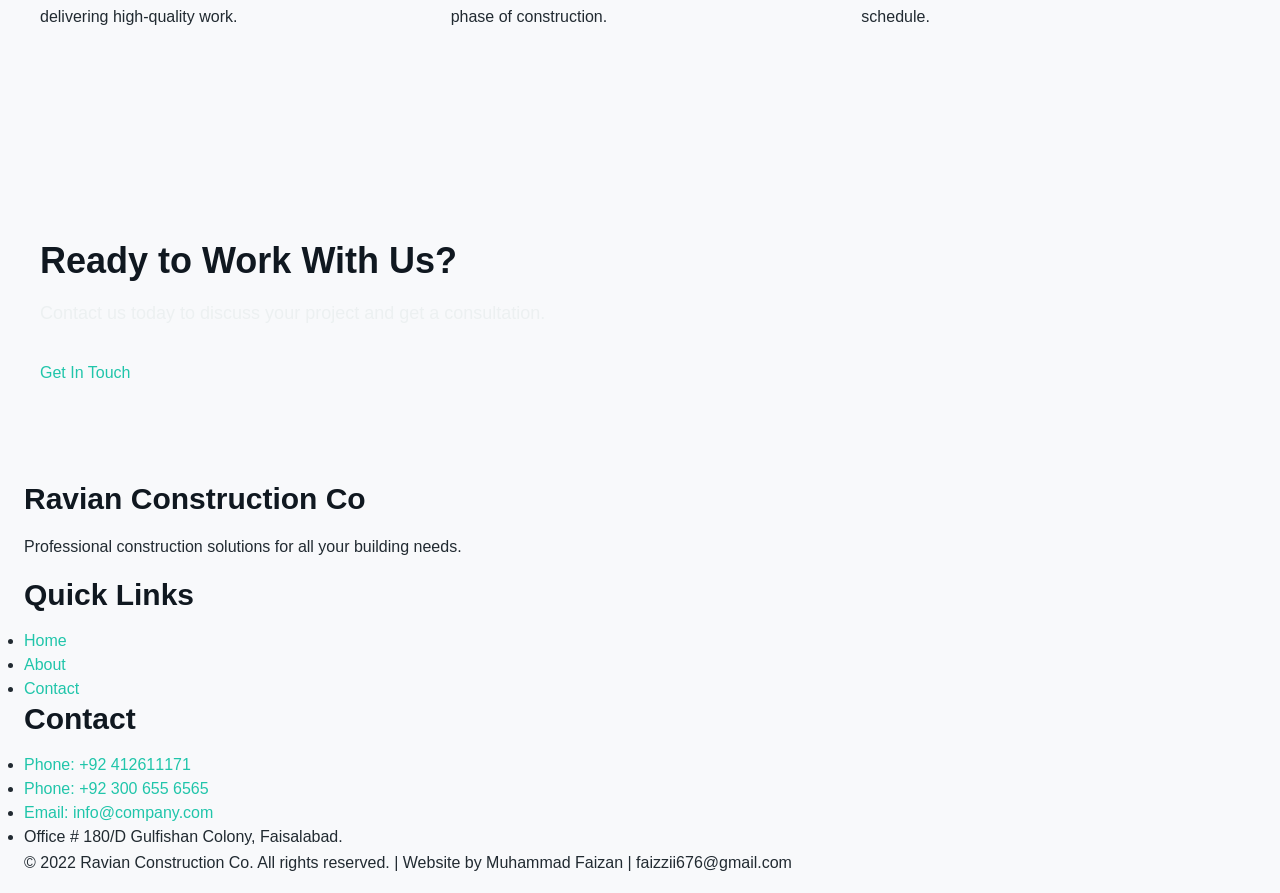
==== commit 990d0d04: "second last update" ====
--- a/pages/about.html
+++ b/pages/about.html
@@ -20,8 +20,8 @@
   <div class="container">
     <div class="header-content">
       <a href="../index.html" class="logo">
-        <img src="../assets/images/logo.jpeg" alt="Ravian Construction logo" class="logo-img">
-        <span class="logo-text">Ravian Construction</span>
+        <img src="../assets/images/logo.jpeg" alt="Ravian Construction Co logo" class="logo-img">
+        <span class="logo-text">Ravian Construction Co</span>
       </a>
       
       <button class="nav-toggle" aria-label="Toggle navigation menu">
--- a/css/style.css
+++ b/css/style.css
@@ -129,15 +129,8 @@
   color: var(--white);
   text-decoration: none;
   display: flex;
-  flex-direction: column;
-  align-items: center;
-  gap: var(--space-xs);
-}
-
-.logo:hover {
-  color: var(--secondary-color);
-}
-
+   align-items: center;
+   gap: var(--space-sm);
 .logo-text {
   letter-spacing: -0.5px;
 }
--- a/css/responsive.css
+++ b/css/responsive.css
@@ -146,7 +146,7 @@
   }
 
   .logo-text {
-    display: none;
+    font-size: var(--font-size-base);
   }
 
   nav {
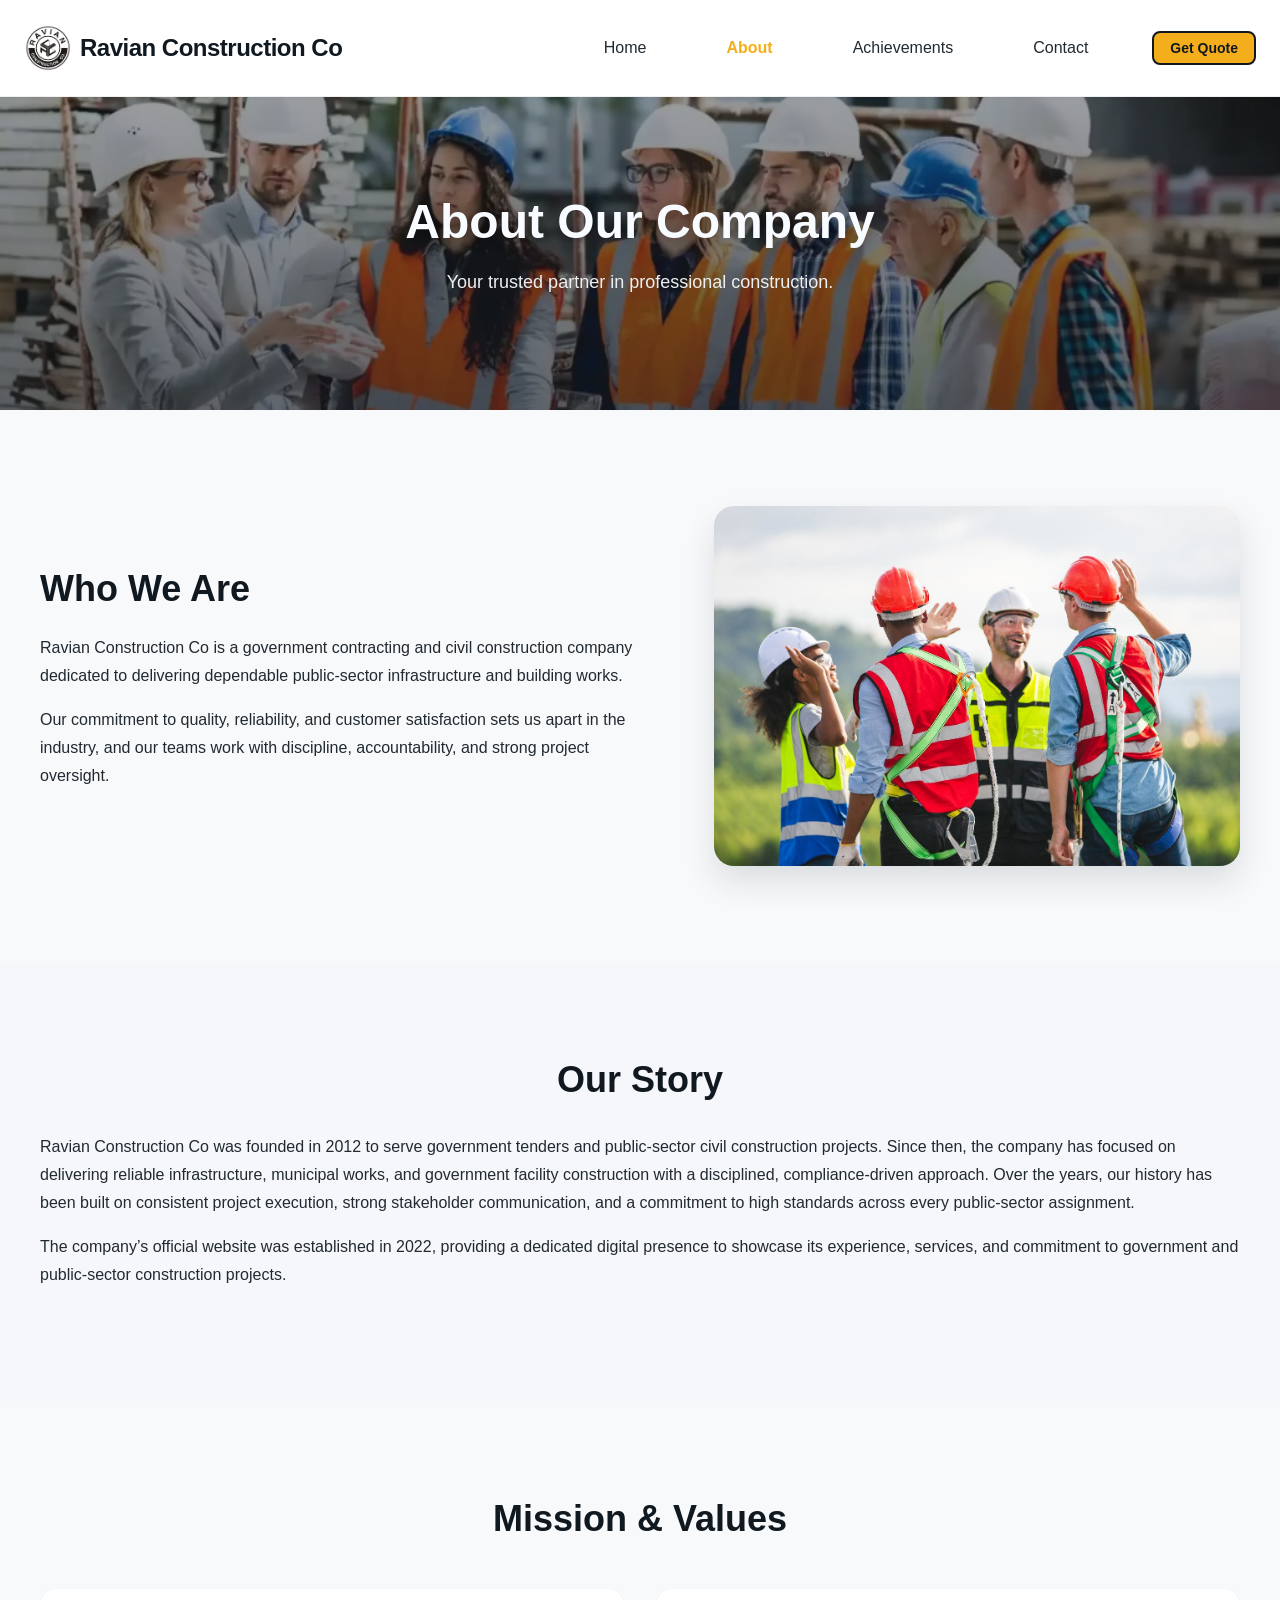
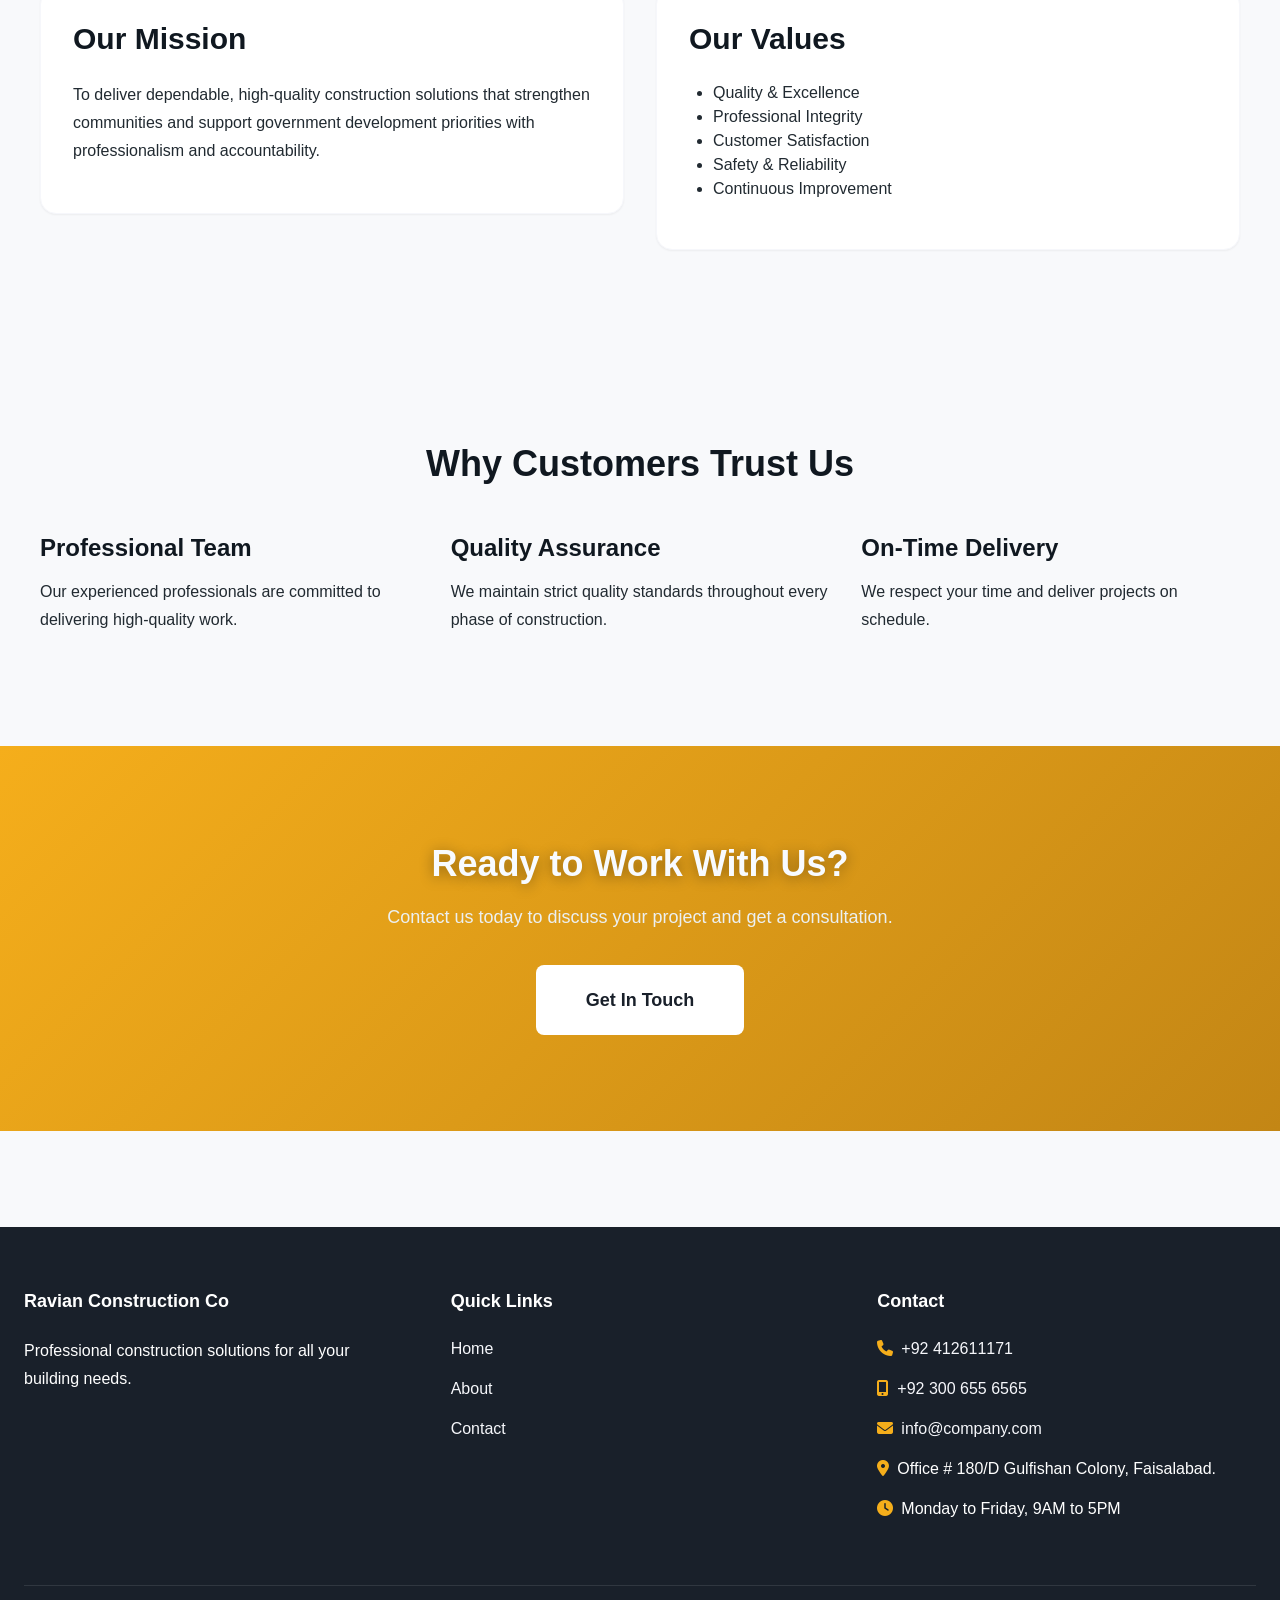
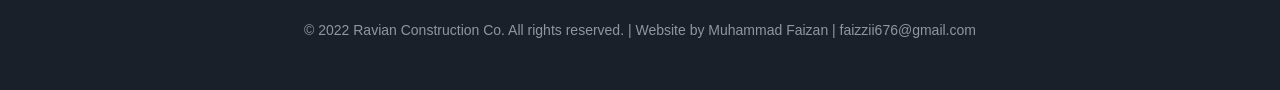
==== commit 146c2ffc: "final end" ====
--- a/pages/about.html
+++ b/pages/about.html
@@ -12,6 +12,8 @@
   <link rel="stylesheet" href="../css/variables.css">
   <link rel="stylesheet" href="../css/style.css">
   <link rel="stylesheet" href="../css/responsive.css">
+  <!-- Font Awesome Icons -->
+  <link rel="stylesheet" href="https://cdnjs.cloudflare.com/ajax/libs/font-awesome/6.4.0/css/all.min.css">
 </head>
 <body>
 
@@ -32,6 +34,7 @@
         <ul>
           <li><a href="../index.html">Home</a></li>
           <li><a href="about.html">About</a></li>
+          <li><a href="achievements.html">Achievements</a></li>
           <li><a href="contact.html">Contact</a></li>
           <li><a href="contact.html" class="btn btn-primary btn-sm nav-cta">Get Quote</a></li>
         </ul>
@@ -182,10 +185,11 @@
       <div class="footer-section">
         <h3>Contact</h3>
         <ul>
-          <li><a href="tel:+92412611171">Phone: +92 412611171</a></li>
-          <li><a href="tel:+923006556565">Phone: +92 300 655 6565</a></li>
-          <li><a href="mailto:info@company.com">Email: info@company.com</a></li>
-          <li>Office # 180/D Gulfishan Colony, Faisalabad.</li>
+          <li><i class="fas fa-phone" style="color: var(--secondary-color); margin-right: 0.5rem;"></i><a href="tel:+92412611171">+92 412611171</a></li>
+          <li><i class="fas fa-mobile-alt" style="color: var(--secondary-color); margin-right: 0.5rem;"></i><a href="tel:+923006556565">+92 300 655 6565</a></li>
+          <li><i class="fas fa-envelope" style="color: var(--secondary-color); margin-right: 0.5rem;"></i><a href="mailto:info@company.com">info@company.com</a></li>
+          <li><i class="fas fa-map-marker-alt" style="color: var(--secondary-color); margin-right: 0.5rem;"></i>Office # 180/D Gulfishan Colony, Faisalabad.</li>
+          <li><i class="fas fa-clock" style="color: var(--secondary-color); margin-right: 0.5rem;"></i>Monday to Friday, 9AM to 5PM</li>
         </ul>
       </div>
     </div>
--- a/css/variables.css
+++ b/css/variables.css
@@ -17,6 +17,12 @@
   --success-color: #23b58c;           /* For positive feedback */
   --warning-color: #f5ae1b;           /* For caution messages */
   --error-color: #ea4b4f;             /* For errors */
+
+  /* Navbar (light theme overrides) */
+  --navbar-bg: #ffffff;               /* White navbar background */
+  --navbar-text: #212a31;             /* Dark text on navbar */
+  --navbar-border: rgba(0, 0, 0, 0.06); /* Subtle bottom border */
+  --navbar-hover-bg: rgba(0, 0, 0, 0.04); /* Hover background */
 
   /* Typography */
   --font-primary: -apple-system, BlinkMacSystemFont, 'Segoe UI', 'Roboto', 'Oxygen',
@@ -87,4 +93,4 @@
   --breakpoint-lg: 992px;
   --breakpoint-xl: 1200px;
   --breakpoint-2xl: 1400px;
-}
+}
--- a/css/style.css
+++ b/css/style.css
@@ -108,13 +108,14 @@
 /* ========== HEADER & NAVIGATION ========== */
 
 header {
-  background-color: var(--surface-color);
-  color: var(--white);
+  background-color: var(--navbar-bg);
+  color: var(--navbar-text);
   padding: var(--space-lg) 0;
   position: sticky;
   top: 0;
   z-index: 1000;
-  box-shadow: var(--shadow-md);
+  box-shadow: 0 1px 3px rgba(0, 0, 0, 0.04);
+  border-bottom: 1px solid var(--navbar-border);
 }
 
 .header-content {
@@ -126,11 +127,14 @@
 .logo {
   font-size: var(--font-size-2xl);
   font-weight: var(--font-weight-bold);
-  color: var(--white);
+  color: var(--primary-color);
   text-decoration: none;
   display: flex;
+   flex-direction: row;
    align-items: center;
    gap: var(--space-sm);
+ }
+
 .logo-text {
   letter-spacing: -0.5px;
 }
@@ -161,7 +165,7 @@
 }
 
 nav a {
-  color: var(--white);
+  color: var(--dark-gray);
   font-weight: var(--font-weight-medium);
   padding: var(--space-sm) var(--space-md);
   border-radius: var(--border-radius-md);
@@ -169,8 +173,8 @@
 }
 
 nav a:hover {
-  color: var(--white);
-  background-color: rgba(255, 255, 255, 0.1);
+  color: var(--primary-color);
+  background-color: var(--navbar-hover-bg);
 }
 
 nav a.active {
@@ -179,26 +183,34 @@
 }
 
 nav a.nav-cta {
-  border: 2px solid rgba(255, 255, 255, 0.2);
+  border: 2px solid var(--primary-color);
+  color: var(--primary-color);
+}
+
+nav a.nav-cta:hover {
+  background-color: var(--primary-color);
+  color: var(--white);
+  border-color: var(--primary-color);
 }
 
 nav a.nav-cta.is-current-page {
-  background-color: var(--white);
-  color: var(--surface-color);
-  border-color: var(--white);
-  box-shadow: 0 10px 18px rgba(0, 0, 0, 0.12);
+  background-color: var(--primary-color);
+  color: var(--white);
+  border-color: var(--primary-color);
+  box-shadow: 0 4px 12px rgba(16, 24, 32, 0.15);
 }
 
 nav a.nav-cta.is-current-page:hover {
-  background-color: #f4f7fa;
-  color: var(--secondary-color);
+  background-color: var(--dark-gray);
+  color: var(--white);
+  border-color: var(--dark-gray);
 }
 
 .nav-toggle {
   display: none;
   background: none;
   border: none;
-  color: var(--white);
+  color: var(--primary-color);
   font-size: var(--font-size-2xl);
   cursor: pointer;
   padding: 0;
@@ -724,6 +736,37 @@
 .page-hero--about { background-image: url('../assets/images/engmeet.webp'); }
 .page-hero--contact { background-image: url('../assets/images/droneshot.jpg'); }
 
+/* ========== CERTIFICATES / ACHIEVEMENTS ========== */
+.certificates-section { padding-top: 3rem; padding-bottom: 3rem; }
+.cert-grid {
+  display: grid;
+  grid-template-columns: repeat(3, 1fr);
+  gap: 1.25rem;
+  align-items: center;
+}
+.cert-grid--page { max-width: 980px; margin: 0 auto; }
+.cert-item { text-align: center; }
+.cert-img {
+  width: 100%;
+  height: 260px;
+  object-fit: contain;
+  border-radius: 12px;
+  box-shadow: var(--shadow-md);
+  opacity: 0;
+  transform: translateY(14px);
+  transition: transform 600ms cubic-bezier(.2,.9,.3,1), opacity 480ms ease;
+}
+.cert-img.is-visible { opacity: 1; transform: translateY(0); }
+.cert-left { transform: translateX(-40px); }
+.cert-center { transform: translateY(14px); }
+.cert-right { transform: translateX(40px); }
+.cert-left.is-visible, .cert-right.is-visible { transform: translateX(0); }
+
+@media (max-width: 900px) {
+  .cert-grid { grid-template-columns: 1fr; }
+  .cert-img { height: 320px; }
+}
+
 /* Service grid layout tweak: 3 on top, 2 beneath (large screens)
    Place 4th in column 1 and 5th in column 3 to visually center the pair */
 @media (min-width: 992px) {
@@ -860,4 +903,4 @@
   .contact-image {
     height: 280px;
   }
-}
+}
--- a/css/responsive.css
+++ b/css/responsive.css
@@ -48,7 +48,9 @@
     top: 100%;
     left: 0;
     right: 0;
-    background-color: var(--primary-color);
+    background-color: var(--navbar-bg);
+    border-bottom: 1px solid var(--navbar-border);
+    box-shadow: 0 10px 30px rgba(0, 0, 0, 0.08);
     padding: var(--space-lg);
     gap: var(--space-md);
   }
@@ -64,6 +66,12 @@
   nav a {
     display: block;
     padding: var(--space-md);
+    color: var(--dark-gray);
+  }
+
+  nav a:hover {
+    background-color: var(--navbar-hover-bg);
+    color: var(--primary-color);
   }
 
   .nav-toggle {
@@ -146,7 +154,7 @@
   }
 
   .logo-text {
-    font-size: var(--font-size-base);
+    display: none;
   }
 
   nav {
@@ -156,6 +164,7 @@
   /* Navigation */
   .nav-toggle {
     font-size: var(--font-size-xl);
+    color: var(--primary-color);
   }
 
   /* Forms */
@@ -230,6 +239,8 @@
     padding: 0 !important;
     gap: var(--space-2xl) !important;
     flex-direction: row !important;
+    border: none !important;
+    box-shadow: none !important;
   }
 
   nav ul li {
@@ -296,4 +307,4 @@
 @media (prefers-color-scheme: dark) {
   /* Styles for dark mode can be added here in the future */
   /* Currently, the light theme is the default */
-}
+}
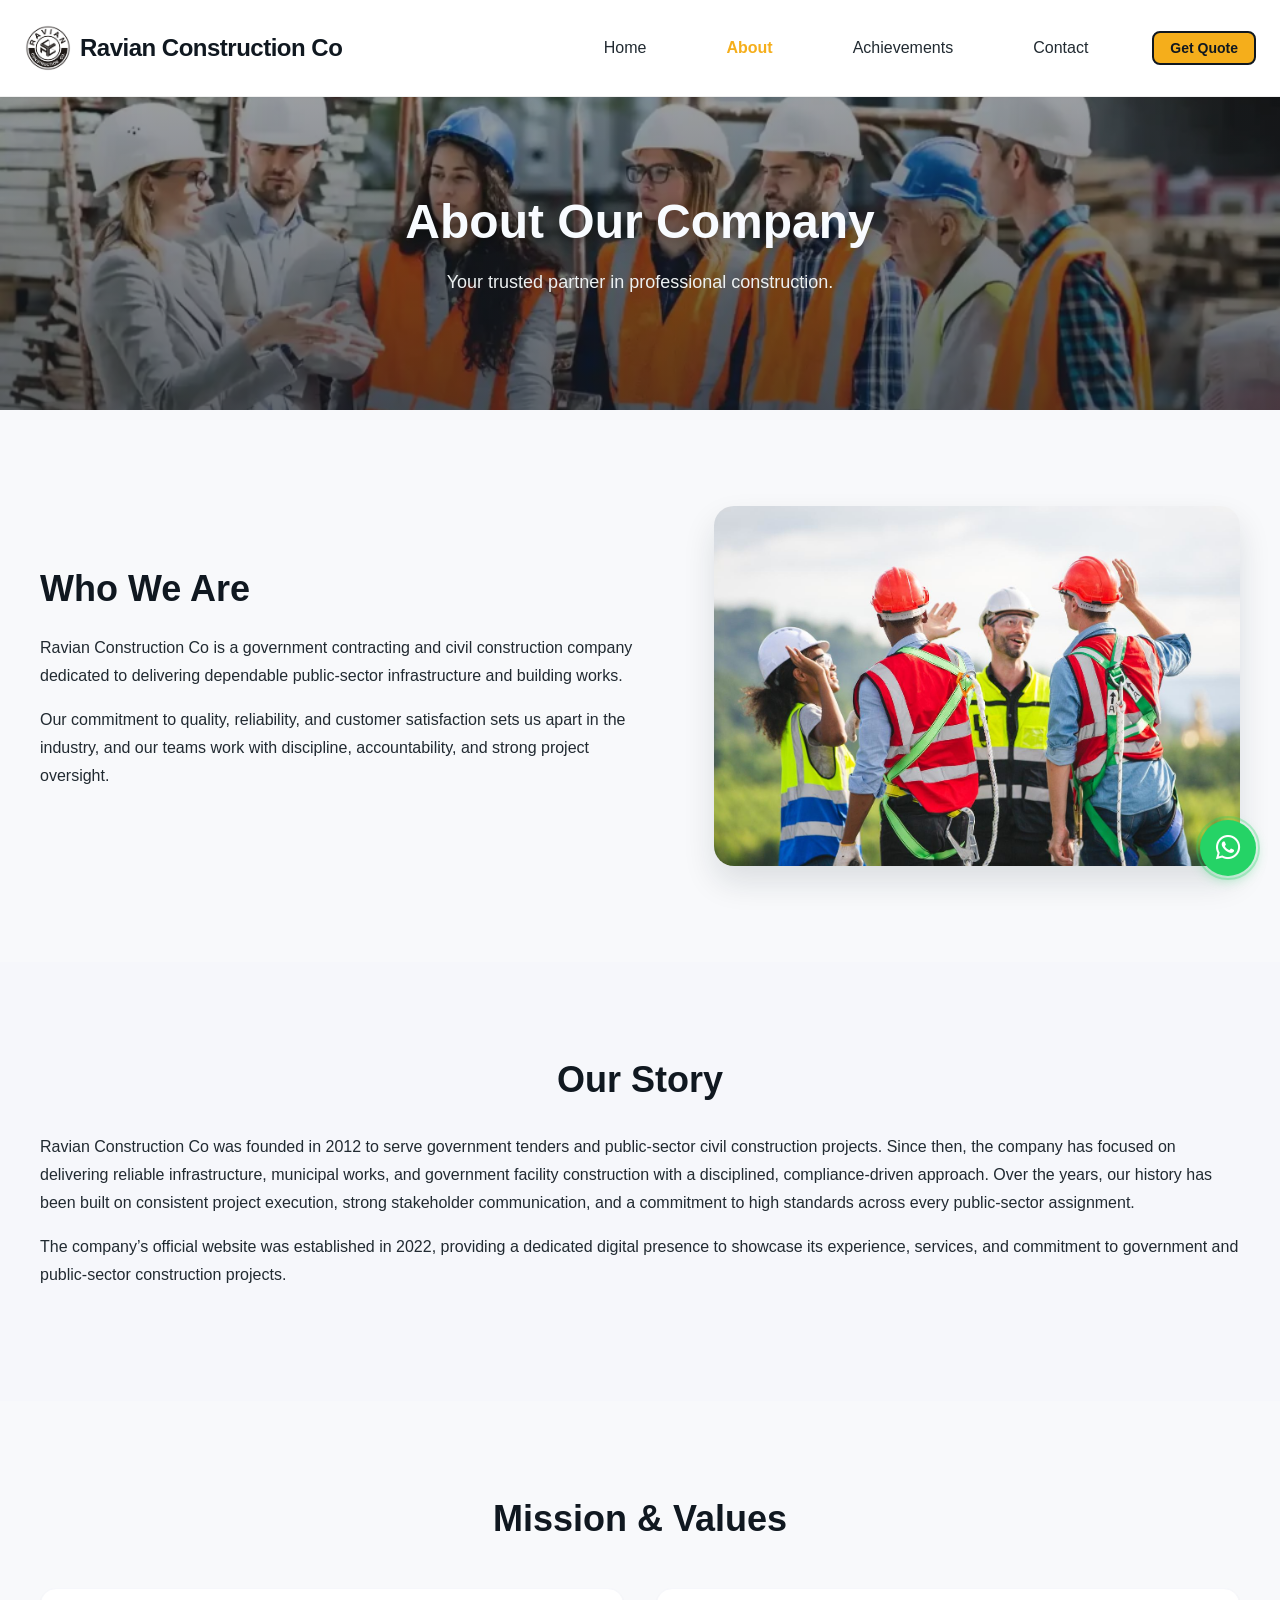
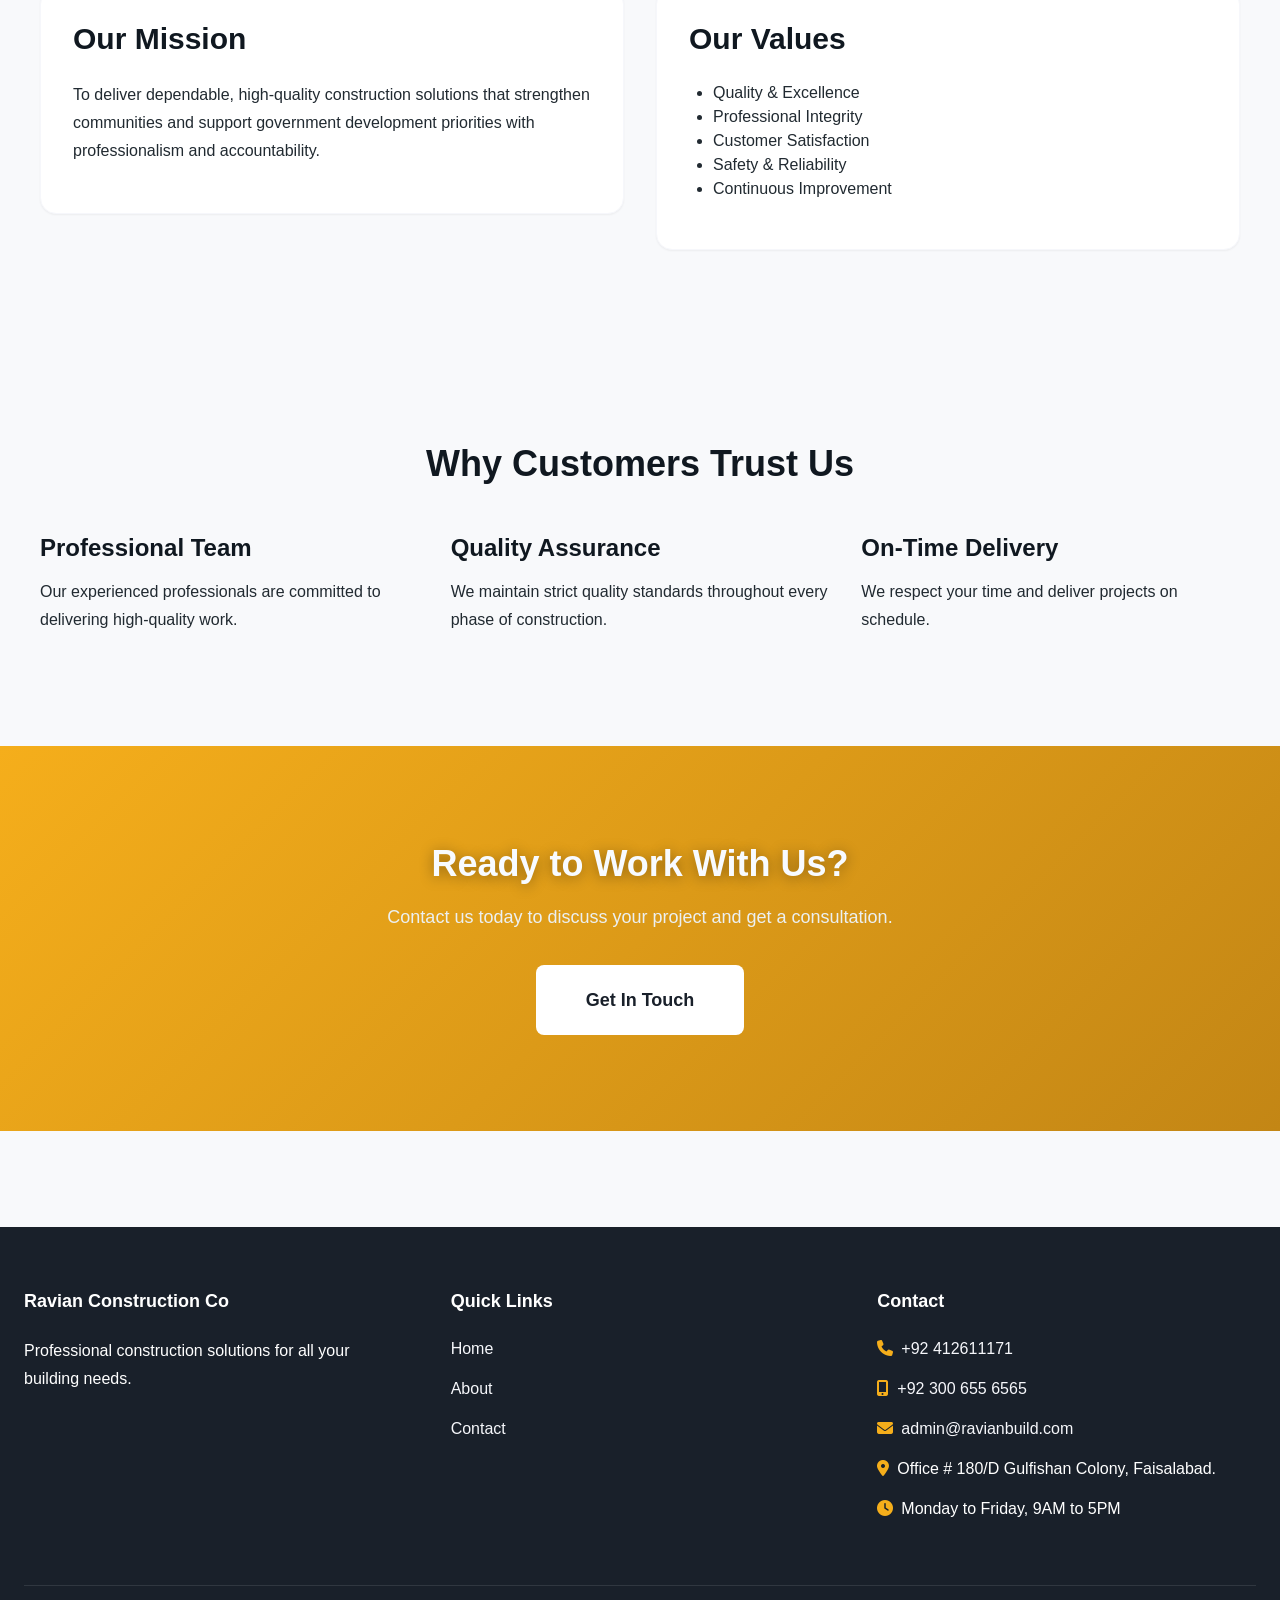
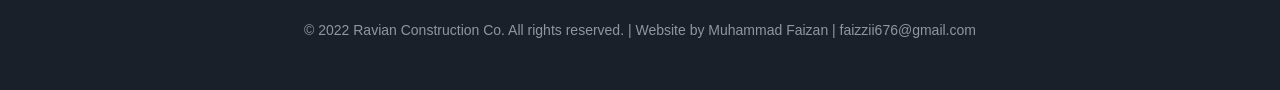
==== commit 33b1dfae: "final touch" ====
--- a/pages/about.html
+++ b/pages/about.html
@@ -16,6 +16,8 @@
   <link rel="stylesheet" href="https://cdnjs.cloudflare.com/ajax/libs/font-awesome/6.4.0/css/all.min.css">
 </head>
 <body>
+
+
 
 <!-- ========== HEADER & NAVIGATION ========== -->
 <header>
@@ -187,7 +189,7 @@
         <ul>
           <li><i class="fas fa-phone" style="color: var(--secondary-color); margin-right: 0.5rem;"></i><a href="tel:+92412611171">+92 412611171</a></li>
           <li><i class="fas fa-mobile-alt" style="color: var(--secondary-color); margin-right: 0.5rem;"></i><a href="tel:+923006556565">+92 300 655 6565</a></li>
-          <li><i class="fas fa-envelope" style="color: var(--secondary-color); margin-right: 0.5rem;"></i><a href="mailto:info@company.com">info@company.com</a></li>
+          <li><i class="fas fa-envelope" style="color: var(--secondary-color); margin-right: 0.5rem;"></i><a href="mailto:admin@ravianbuild.com">admin@ravianbuild.com</a></li>
           <li><i class="fas fa-map-marker-alt" style="color: var(--secondary-color); margin-right: 0.5rem;"></i>Office # 180/D Gulfishan Colony, Faisalabad.</li>
           <li><i class="fas fa-clock" style="color: var(--secondary-color); margin-right: 0.5rem;"></i>Monday to Friday, 9AM to 5PM</li>
         </ul>
@@ -202,5 +204,12 @@
 <!-- ========== SCRIPTS ========== -->
 <script src="../js/main.js"></script>
 
+
+<!-- ========== WHATSAPP BUTTON ========== -->
+
+  <a href="https://wa.me/923006556565" target="_blank" rel="noopener noreferrer" class="whatsapp-float" aria-label="Chat on WhatsApp">
+  <i class="fab fa-whatsapp"></i>
+</a>
+
 </body>
 </html>
--- a/css/style.css
+++ b/css/style.css
@@ -903,4 +903,68 @@
   .contact-image {
     height: 280px;
   }
+}
+
+/* ========== WHATSAPP FLOATING BUTTON ========== */
+
+.whatsapp-float {
+  position: fixed;
+  bottom: 1.5rem;
+  right: 1.5rem;
+  width: 3.5rem;
+  height: 3.5rem;
+  background-color: #25d366;
+  color: #ffffff;
+  border-radius: 50%;
+  display: flex;
+  align-items: center;
+  justify-content: center;
+  font-size: 1.75rem;
+  box-shadow: 0 4px 12px rgba(37, 211, 102, 0.35);
+  z-index: 9999;
+  transition: all var(--transition-fast);
+  text-decoration: none;
+}
+
+.whatsapp-float:hover {
+  background-color: #1ebe57;
+  transform: scale(1.08) translateY(-2px);
+  box-shadow: 0 8px 20px rgba(37, 211, 102, 0.45);
+}
+
+.whatsapp-float:active {
+  transform: scale(0.96);
+}
+
+/* Pulse animation ring */
+.whatsapp-float::before {
+  content: "";
+  position: absolute;
+  inset: -4px;
+  border-radius: 50%;
+  border: 2px solid rgba(37, 211, 102, 0.3);
+  animation: whatsapp-pulse 2s ease-out infinite;
+  pointer-events: none;
+}
+
+@keyframes whatsapp-pulse {
+  0% {
+    transform: scale(1);
+    opacity: 0.6;
+  }
+  100% {
+    transform: scale(1.5);
+    opacity: 0;
+  }
+}
+
+/* Mobile adjustment */
+@media (max-width: 576px) {
+  .whatsapp-float {
+    width: 3rem;
+    height: 3rem;
+    font-size: 1.5rem;
+    bottom: 1rem;
+    right: 1rem;
+  }
 }
--- a/css/responsive.css
+++ b/css/responsive.css
@@ -150,11 +150,12 @@
   }
 
   .logo {
-    font-size: var(--font-size-xl);
-  }
-
-  .logo-text {
-    display: none;
+    font-size: var(--font-size-lg);
+    gap: var(--space-xs);
+  }
+
+  .logo-img {
+    height: 36px;
   }
 
   nav {
@@ -194,9 +195,18 @@
   }
 }
 
-/* ========== SMALL MOBILE (320px and up) ========== */
+/* ========== SMALL MOBILE (360px and down) ========== */
 
 @media (max-width: 360px) {
+  .logo {
+    font-size: var(--font-size-base);
+    gap: var(--space-xs);
+  }
+
+  .logo-img {
+    height: 32px;
+  }
+
   .btn {
     padding: var(--space-md) var(--space-sm);
   }
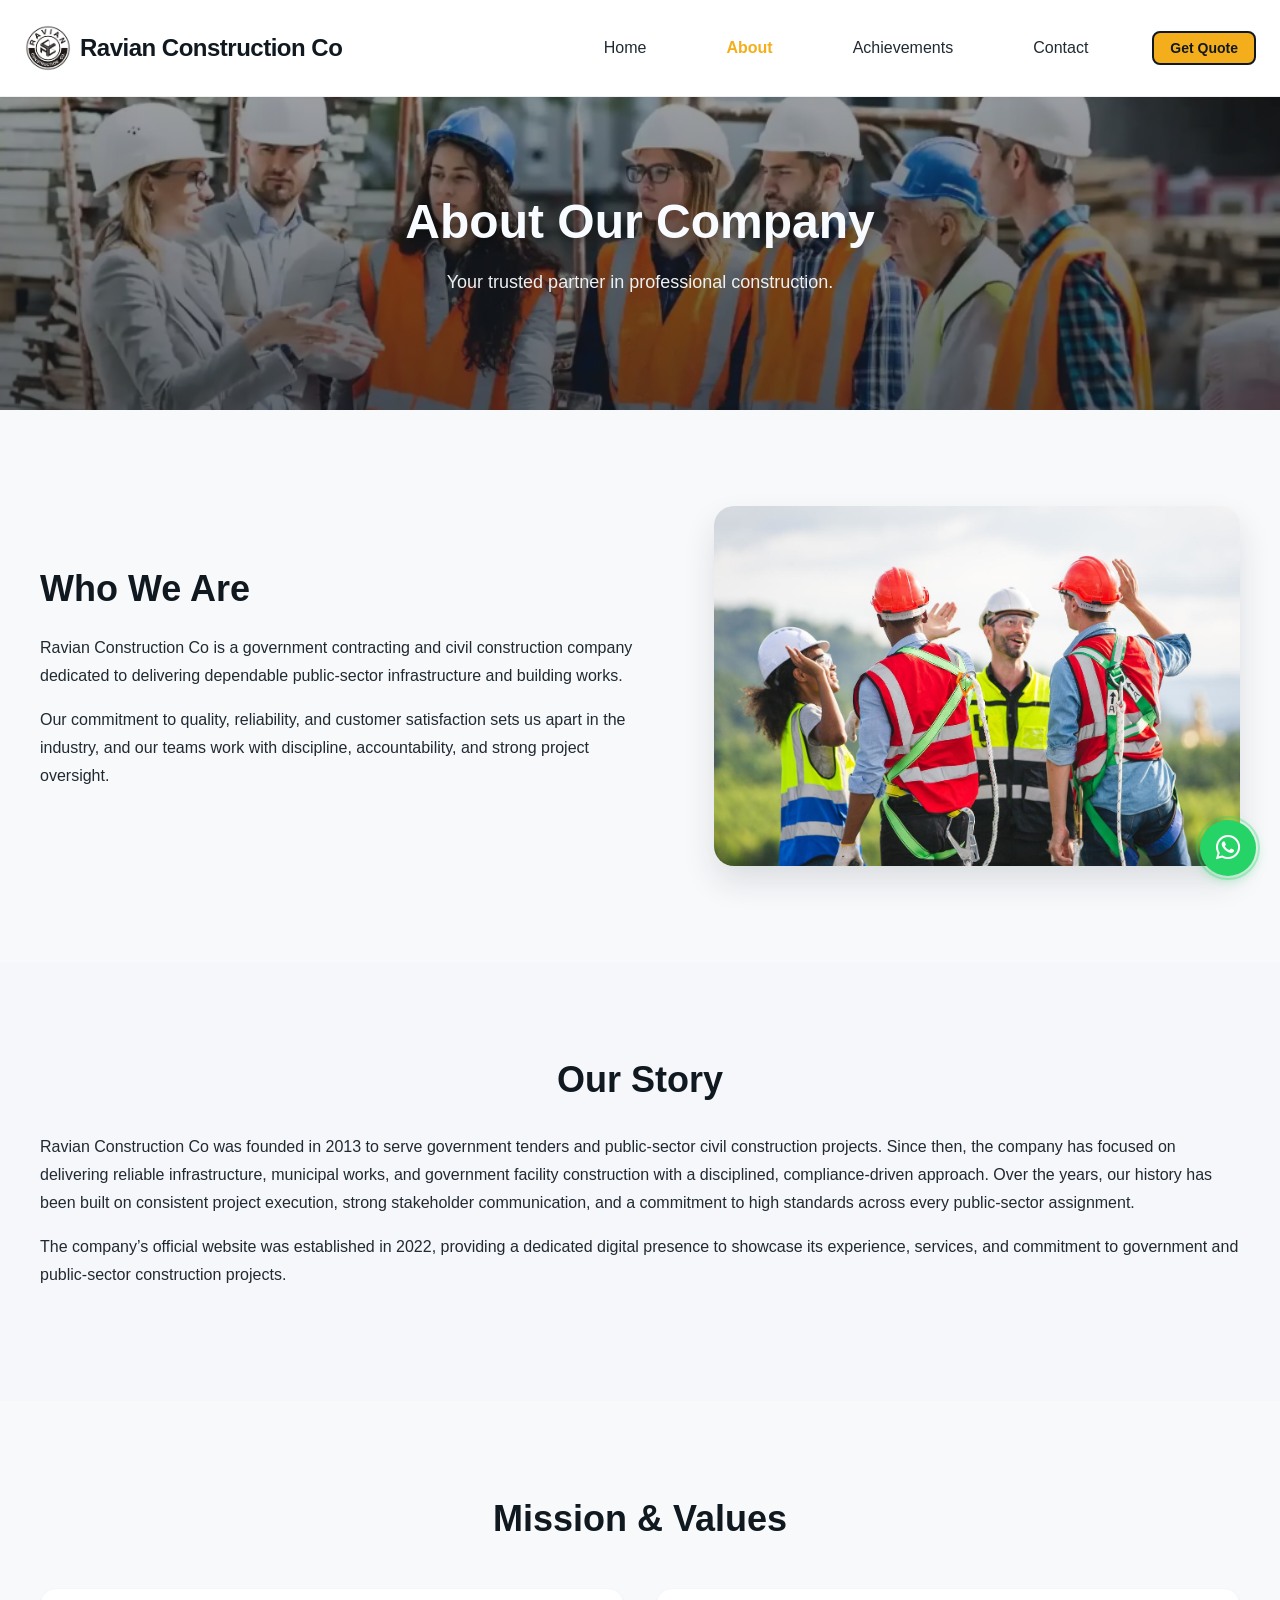
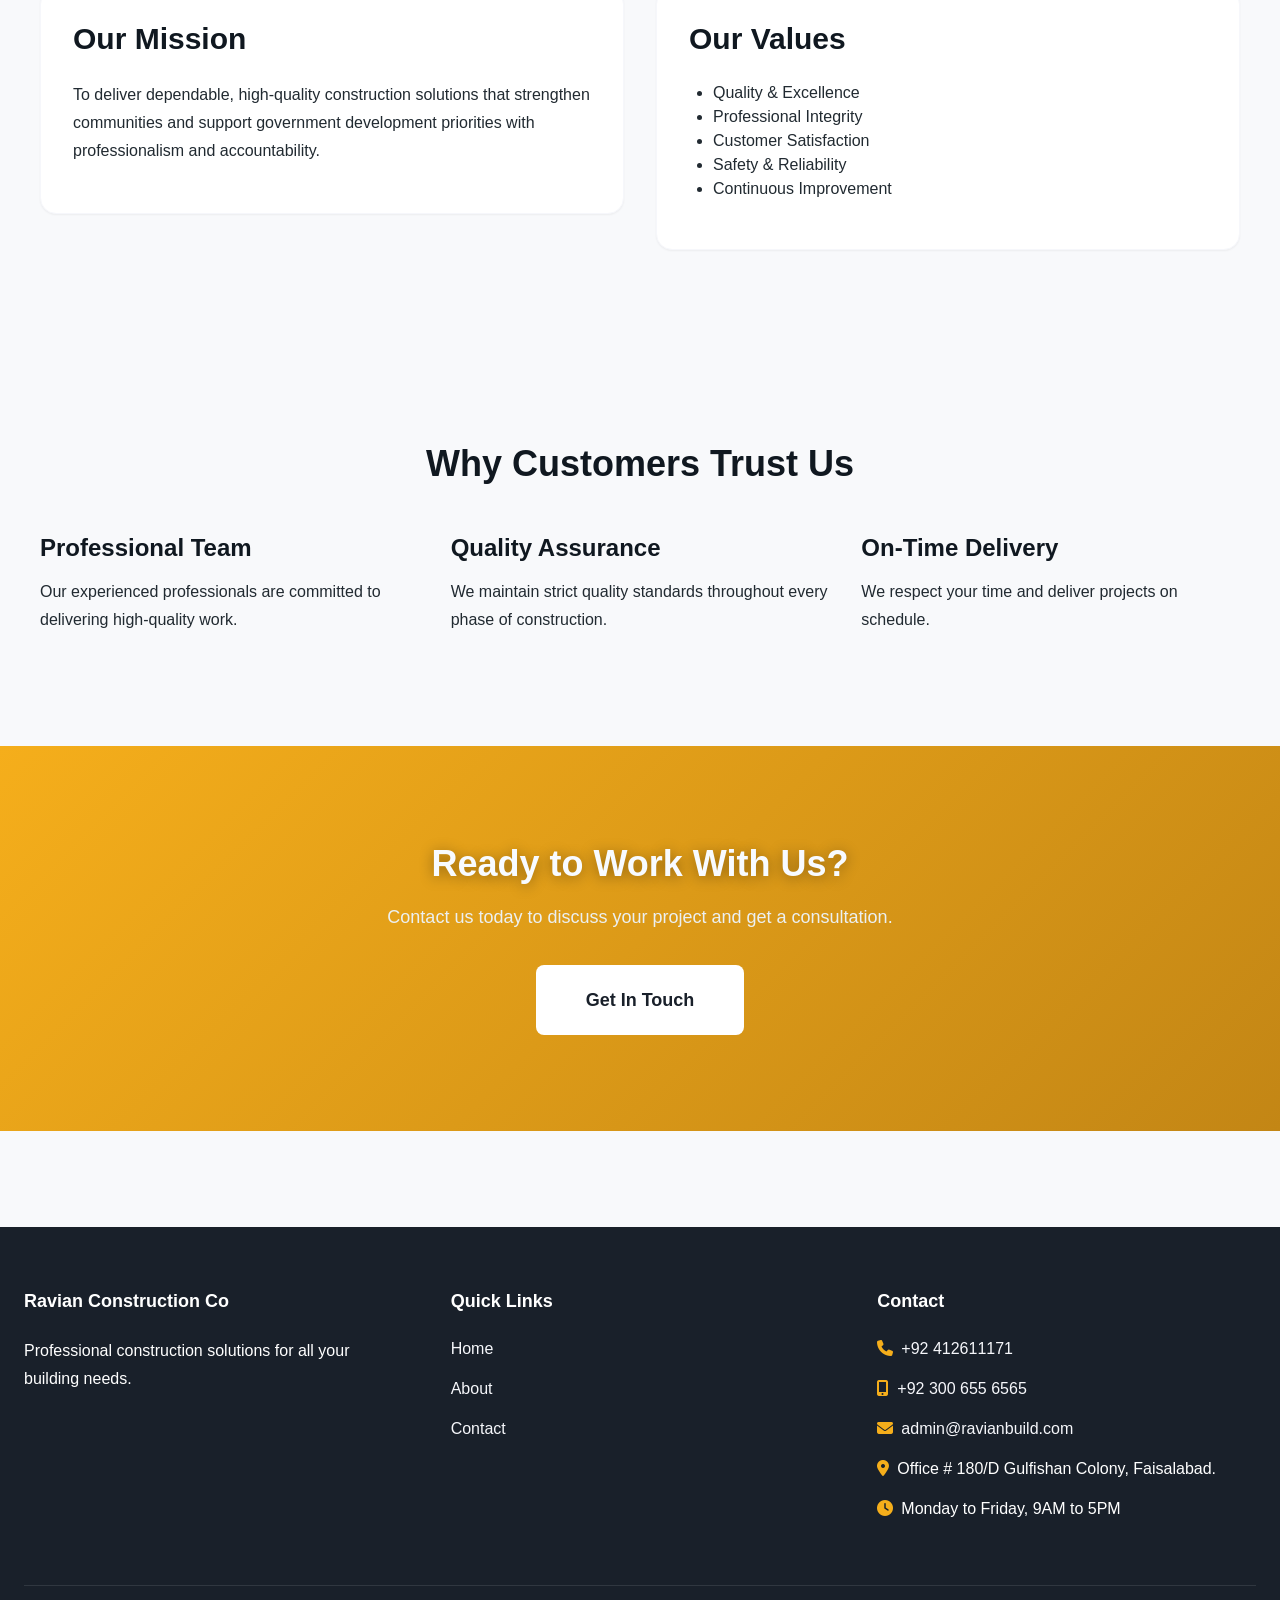
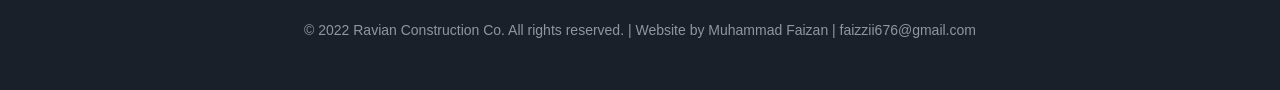
==== commit cb26af84: "2012 to 2013" ====
--- a/pages/about.html
+++ b/pages/about.html
@@ -14,6 +14,9 @@
   <link rel="stylesheet" href="../css/responsive.css">
   <!-- Font Awesome Icons -->
   <link rel="stylesheet" href="https://cdnjs.cloudflare.com/ajax/libs/font-awesome/6.4.0/css/all.min.css">
+<link rel="icon" type="image/png" sizes="32x32" href="assets/favicon/favicon-32x32.png">
+<link rel="icon" type="image/png" sizes="16x16" href="assets/favicon/favicon-16x16.png">
+<link rel="apple-touch-icon" sizes="180x180" href="assets/favicon/apple-touch-icon.png">
 </head>
 <body>
 
@@ -85,7 +88,7 @@
       <div class="row">
         <div class="col">
           <p>
-           Ravian Construction Co was founded in 2012 to serve government tenders and public-sector civil construction projects. Since then, the company has focused on delivering reliable infrastructure, municipal works, and government facility construction with a disciplined, compliance-driven approach.
+           Ravian Construction Co was founded in 2013 to serve government tenders and public-sector civil construction projects. Since then, the company has focused on delivering reliable infrastructure, municipal works, and government facility construction with a disciplined, compliance-driven approach.
 
 Over the years, our history has been built on consistent project execution, strong stakeholder communication, and a commitment to high standards across every public-sector assignment.</p>
           <p>
--- a/css/style.css
+++ b/css/style.css
@@ -130,13 +130,16 @@
   color: var(--primary-color);
   text-decoration: none;
   display: flex;
-   flex-direction: row;
-   align-items: center;
-   gap: var(--space-sm);
- }
+  flex-direction: row;
+  align-items: center;
+  gap: var(--space-sm);
+}
 
 .logo-text {
+  display: inline-block;
+  white-space: nowrap;
   letter-spacing: -0.5px;
+  vertical-align: middle;
 }
 
 /* Logo image in navbar */
@@ -148,7 +151,6 @@
 
 @media (max-width: 576px) {
   .logo-img { height: 36px; }
-  .logo-text { display: none; }
 }
 
 nav {
@@ -767,13 +769,20 @@
   .cert-img { height: 320px; }
 }
 
-/* Service grid layout tweak: 3 on top, 2 beneath (large screens)
-   Place 4th in column 1 and 5th in column 3 to visually center the pair */
+/* Desktop: 3 on top, 2 centered below */
 @media (min-width: 992px) {
-  .service-grid { grid-template-columns: repeat(3, 1fr); }
-  .service-card { min-height: 320px; }
-  .service-card:nth-child(4) { grid-column: 1; }
-  .service-card:nth-child(5) { grid-column: 3; }
+  .service-grid {
+    display: flex;
+    flex-wrap: wrap;
+    justify-content: center;
+    gap: var(--space-lg);
+  }
+  .service-card {
+    flex: 0 0 calc(33.333% - 1rem);
+    min-width: 280px;
+    max-width: 380px;
+    min-height: 320px;
+  }
 }
 
 .contact-copy {
@@ -967,4 +976,41 @@
     bottom: 1rem;
     right: 1rem;
   }
+}
+
+/* ========== MOBILE HEADER & LOGO ========== */
+
+@media (max-width: 768px) {
+  .header-content {
+    position: relative;
+    justify-content: center;
+    padding-right: 3rem;
+  }
+
+  .logo {
+    justify-content: center;
+    margin: 0 auto;
+  }
+
+  .nav-toggle {
+    position: absolute;
+    right: 0;
+    top: 50%;
+    transform: translateY(-50%);
+  }
+}
+
+@media (max-width: 576px) {
+  .logo-text {
+    font-size: 1rem;
+  }
+}
+
+@media (max-width: 400px) {
+  .logo-text {
+    font-size: 0.9rem;
+  }
+  .header-content {
+    padding-right: 2.5rem;
+  }
 }
--- a/css/responsive.css
+++ b/css/responsive.css
@@ -224,6 +224,106 @@
   }
 }
 
+/* ========== TABLET LANDSCAPE / SMALL LAPTOP (769px - 991px) ========== */
+
+@media (min-width: 769px) and (max-width: 991px) {
+  :root {
+    font-size: 15px;
+  }
+
+  /* Navigation: keep horizontal but tighter */
+  .header-content {
+    flex-wrap: nowrap;
+  }
+
+  .logo {
+    font-size: 1.25rem;
+  }
+
+  .logo-text {
+    font-size: 1.1rem;
+  }
+
+  .logo-img {
+    height: 40px;
+  }
+
+  nav ul {
+    gap: 1rem;
+  }
+
+  nav a {
+    padding: 0.4rem 0.6rem;
+    font-size: 0.9rem;
+  }
+
+  nav a.nav-cta {
+    padding: 0.4rem 0.8rem;
+    font-size: 0.85rem;
+  }
+
+  /* Service cards: 2 columns */
+  .service-grid {
+    grid-template-columns: repeat(2, 1fr);
+  }
+
+  .service-card {
+    min-height: 280px;
+  }
+
+  /* Intro & contact: stack vertically */
+  .intro-layout,
+  .contact-overview {
+    grid-template-columns: 1fr;
+    gap: 2rem;
+  }
+
+  /* Why choose us: 2 columns */
+  .row {
+    flex-direction: row;
+  }
+
+  .col {
+    flex: 1 0 50%;
+    padding: var(--space-md);
+  }
+
+  .col:last-child {
+    flex: 1 0 100%;
+    margin-top: var(--space-md);
+  }
+
+  /* Footer: 2 columns */
+  .footer-content {
+    grid-template-columns: repeat(2, 1fr);
+  }
+
+  /* Hero */
+  .hero-slider {
+    min-height: 520px;
+  }
+
+  .hero-content {
+    min-height: 520px;
+    padding-top: 4rem;
+    padding-bottom: 4rem;
+  }
+
+  .hero-content h1,
+  .hero-content h2 {
+    font-size: 2.6rem;
+  }
+
+  /* Certificates */
+  .cert-grid {
+    grid-template-columns: repeat(3, 1fr);
+  }
+
+  .cert-img {
+    height: 220px;
+  }
+}
+
 /* ========== DESKTOP ENHANCEMENTS (992px and up) ========== */
 
 @media (min-width: 992px) {
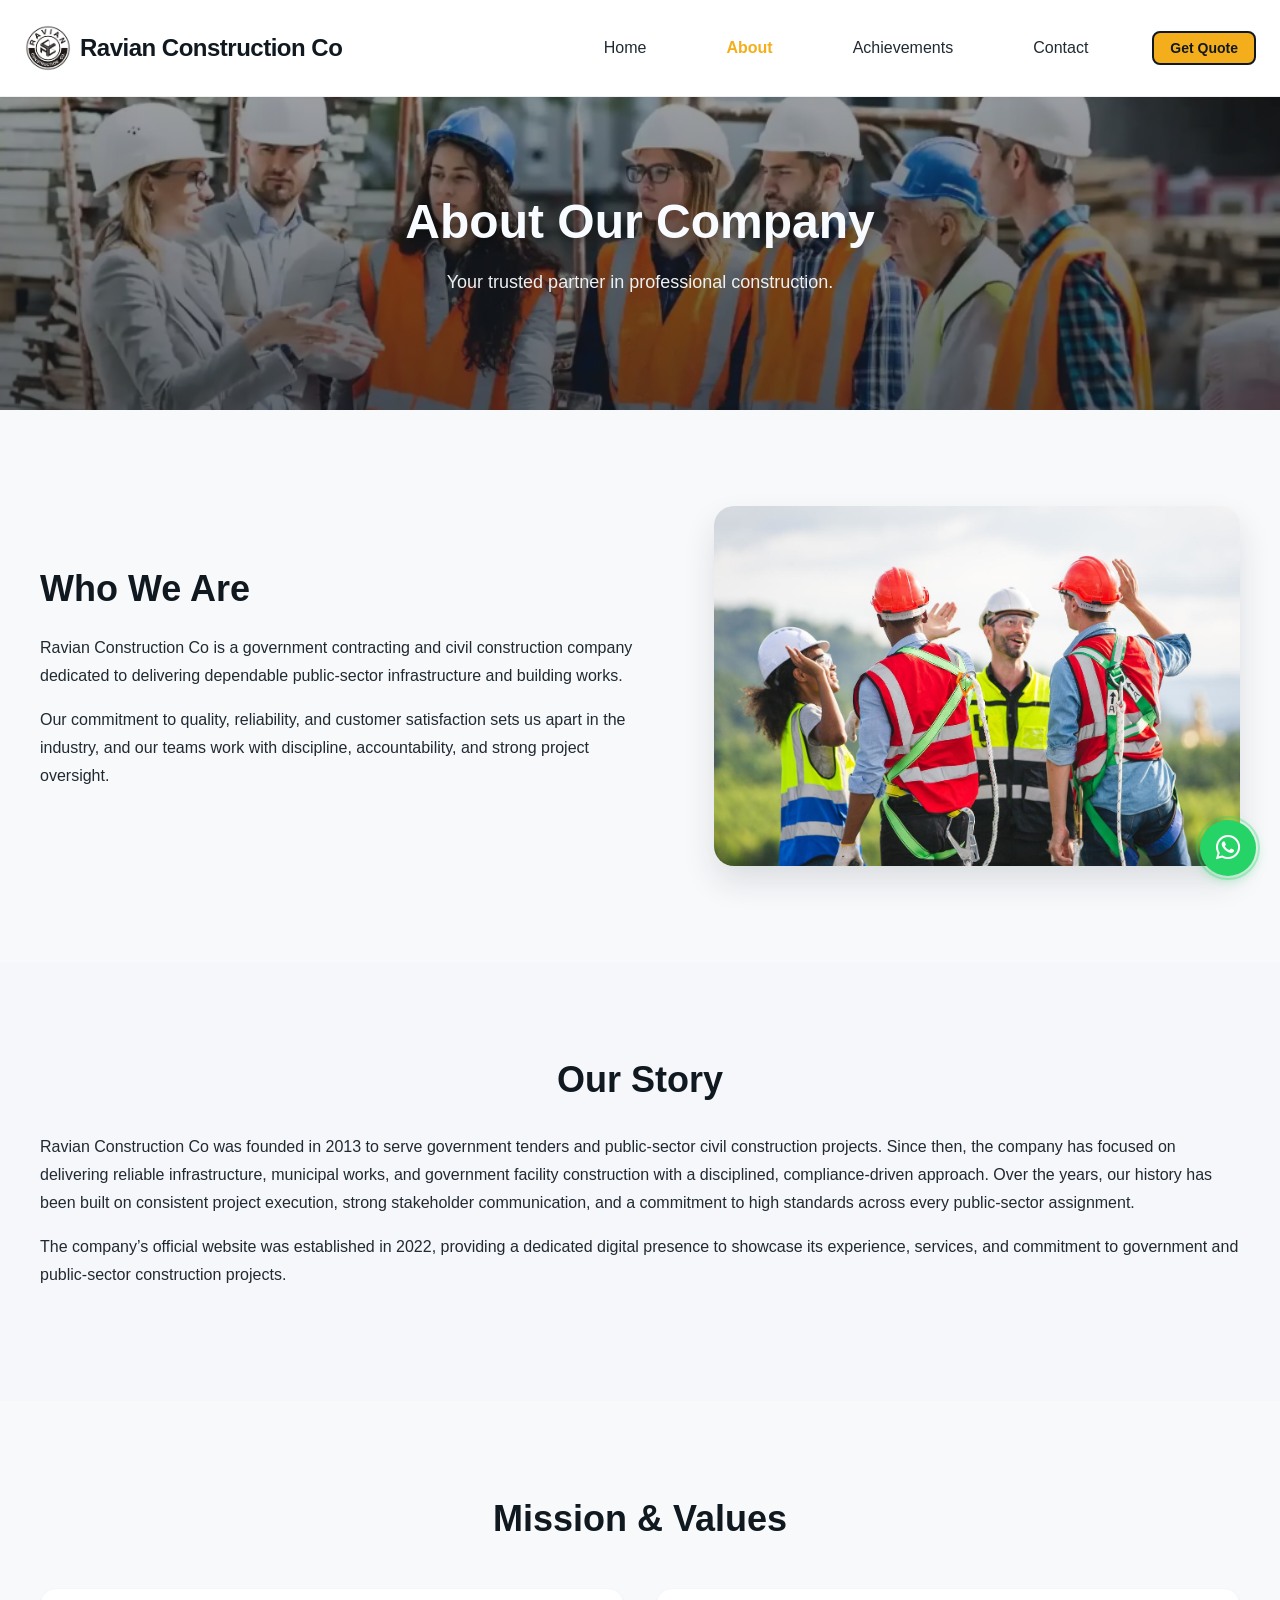
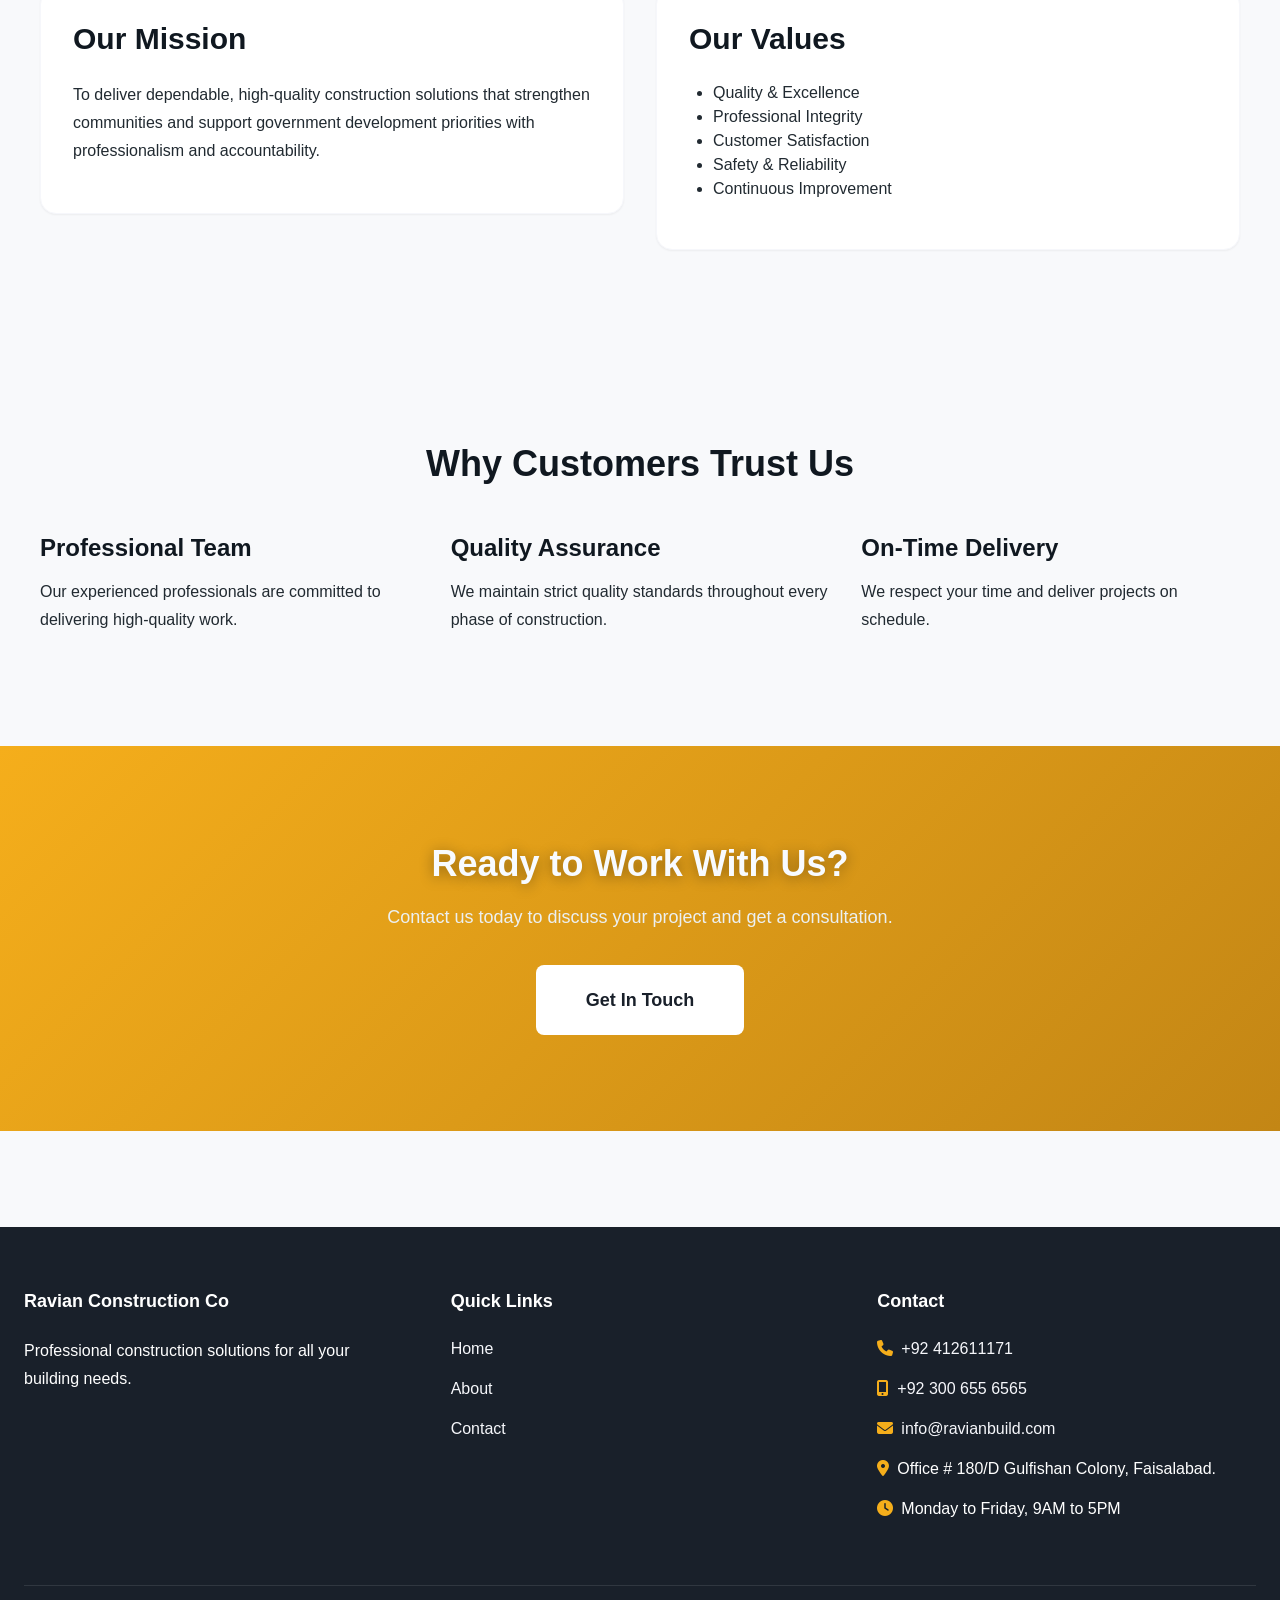
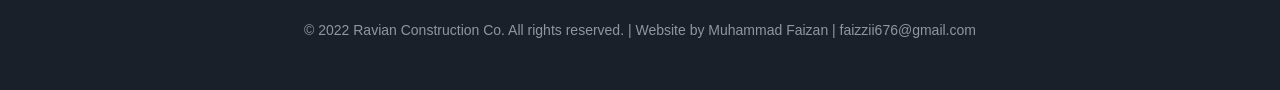
==== commit 3bd0c033: "Updated email" ====
--- a/pages/about.html
+++ b/pages/about.html
@@ -192,7 +192,7 @@
         <ul>
           <li><i class="fas fa-phone" style="color: var(--secondary-color); margin-right: 0.5rem;"></i><a href="tel:+92412611171">+92 412611171</a></li>
           <li><i class="fas fa-mobile-alt" style="color: var(--secondary-color); margin-right: 0.5rem;"></i><a href="tel:+923006556565">+92 300 655 6565</a></li>
-          <li><i class="fas fa-envelope" style="color: var(--secondary-color); margin-right: 0.5rem;"></i><a href="mailto:admin@ravianbuild.com">admin@ravianbuild.com</a></li>
+          <li><i class="fas fa-envelope" style="color: var(--secondary-color); margin-right: 0.5rem;"></i><a href="mailto:info@ravianbuild.com">info@ravianbuild.com</a></li>
           <li><i class="fas fa-map-marker-alt" style="color: var(--secondary-color); margin-right: 0.5rem;"></i>Office # 180/D Gulfishan Colony, Faisalabad.</li>
           <li><i class="fas fa-clock" style="color: var(--secondary-color); margin-right: 0.5rem;"></i>Monday to Friday, 9AM to 5PM</li>
         </ul>
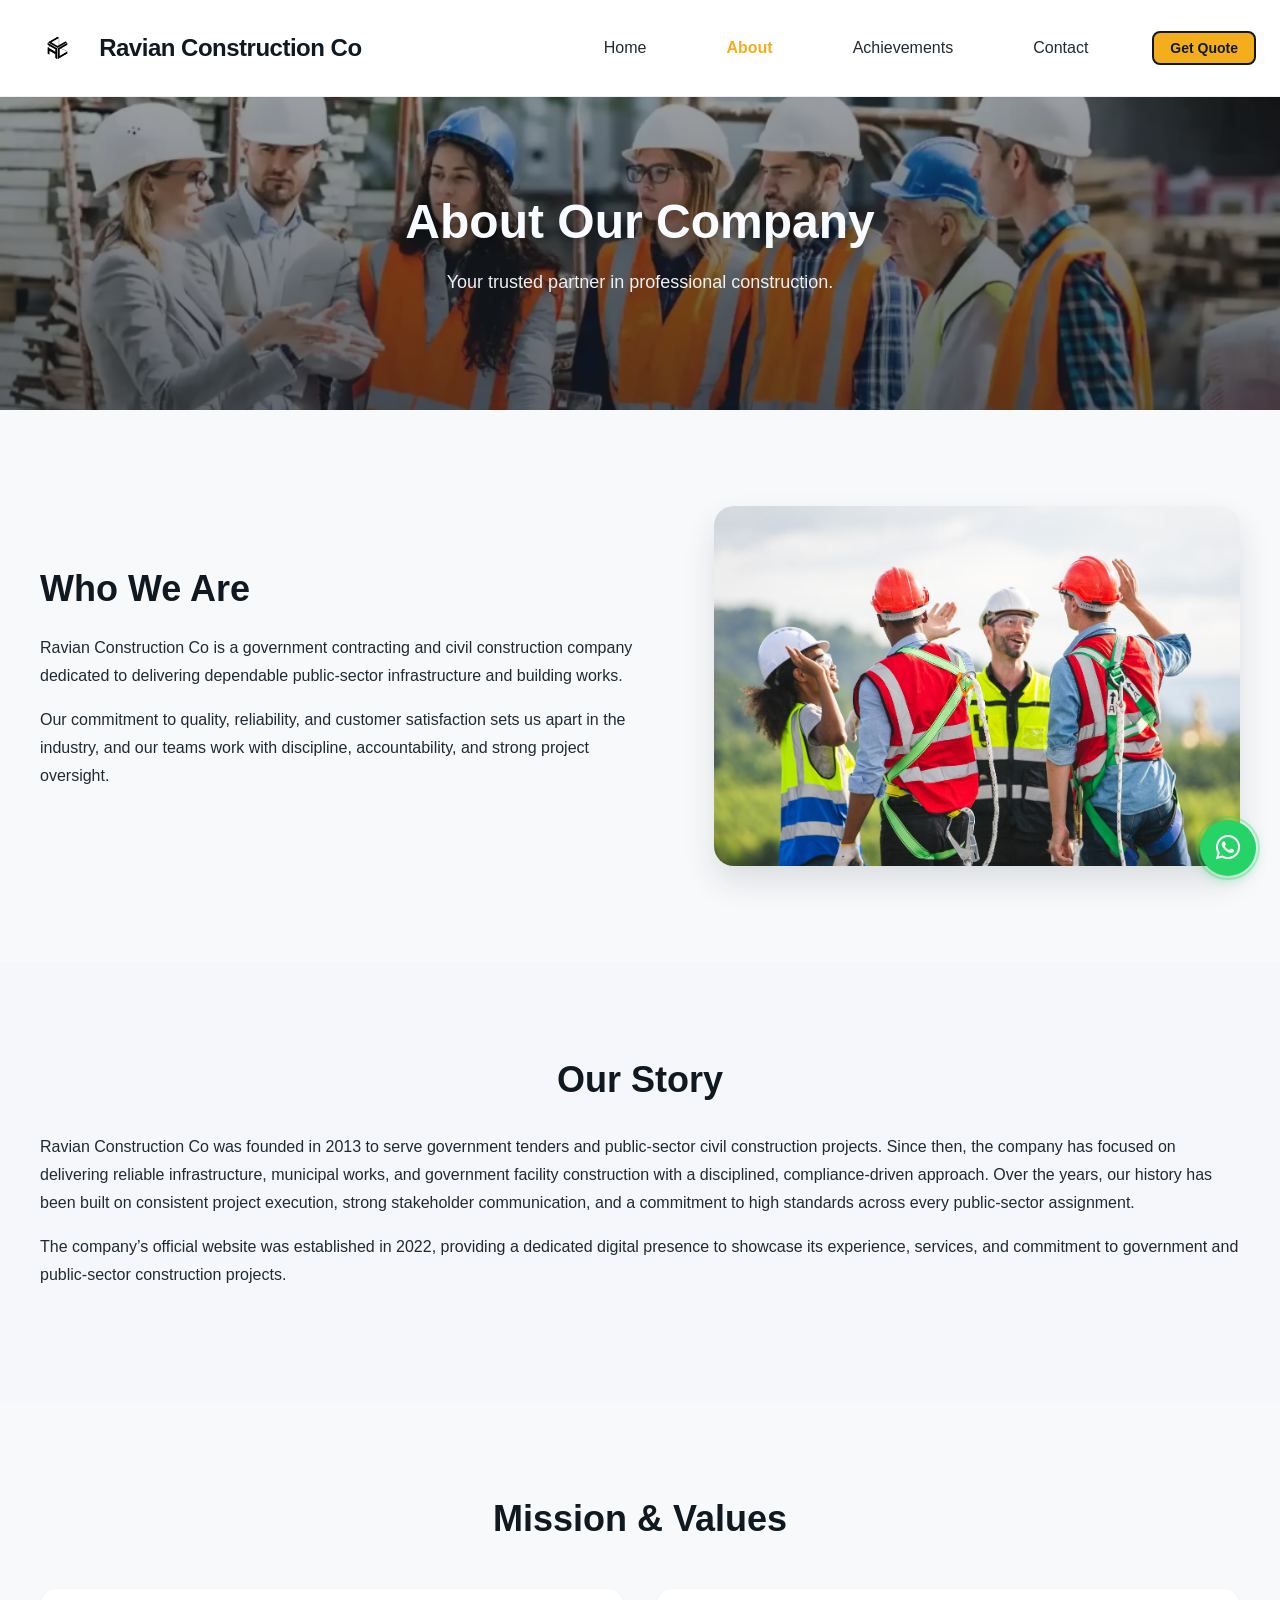
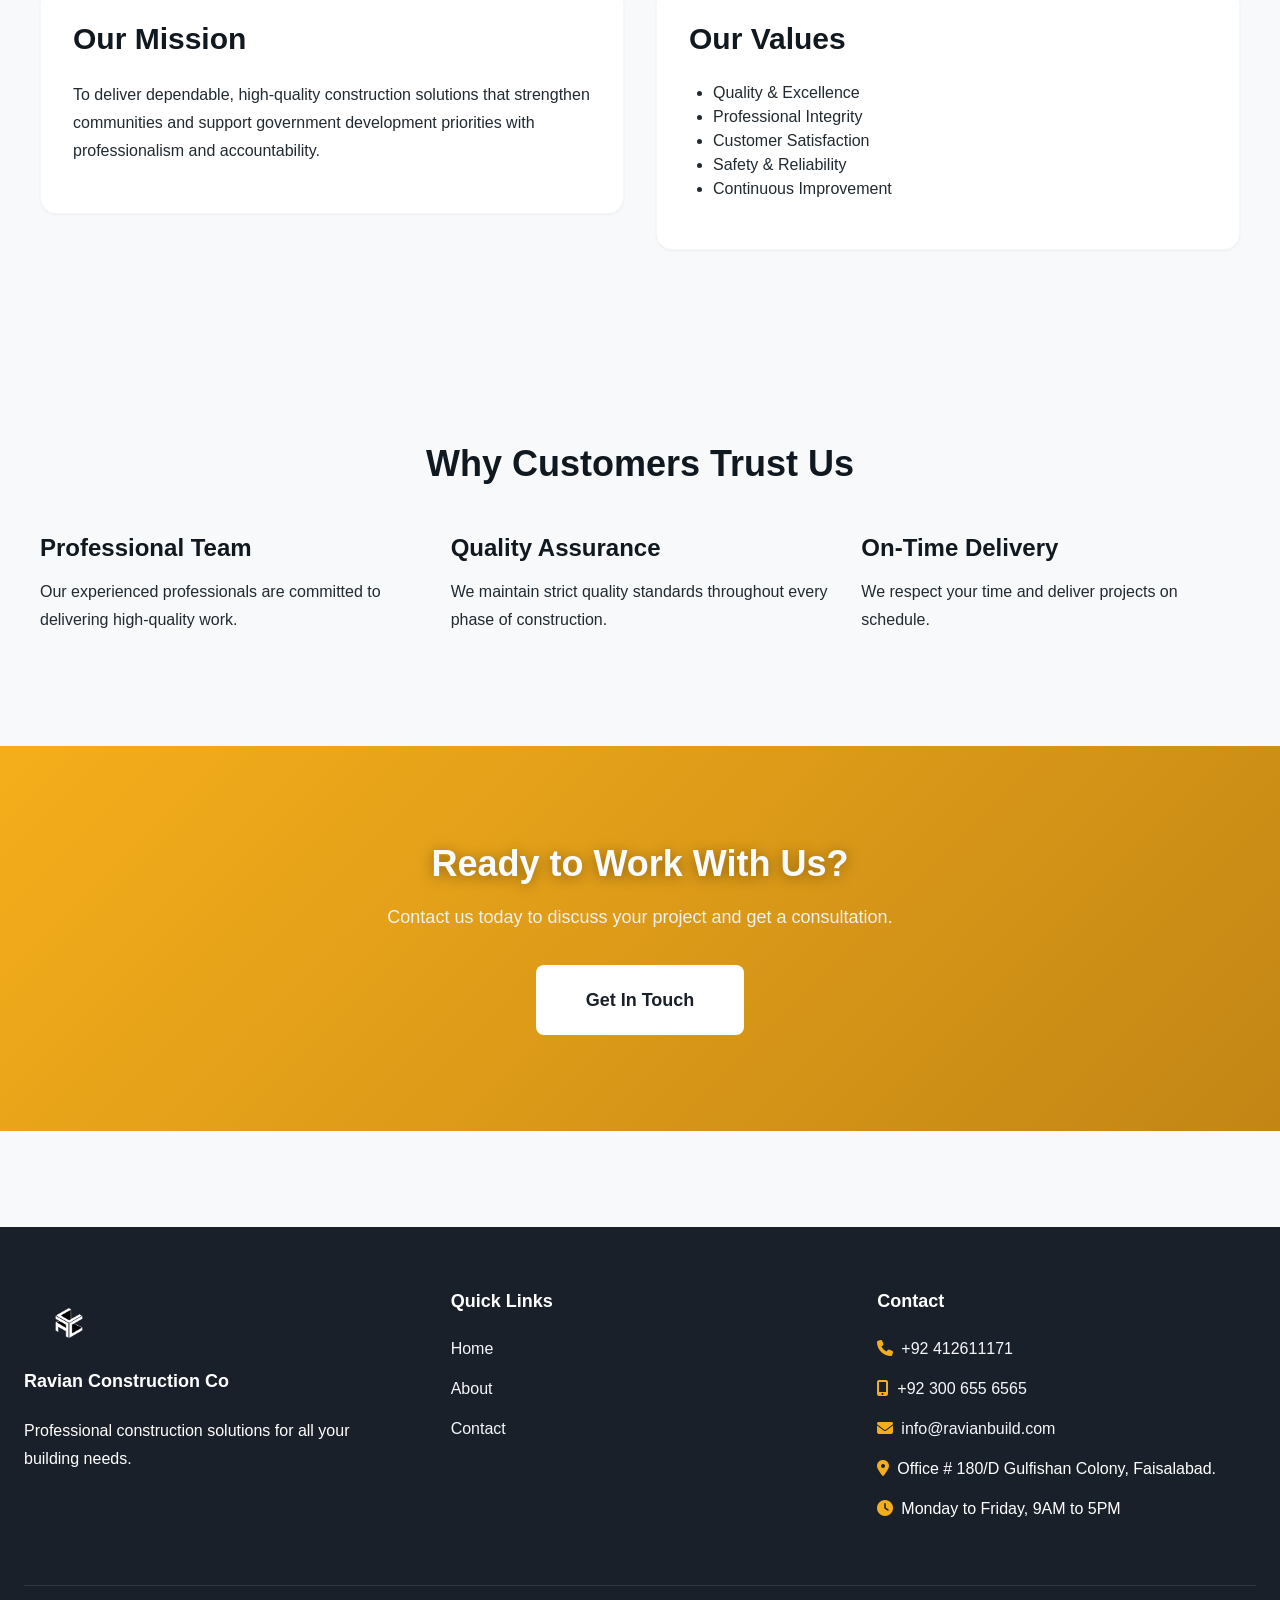
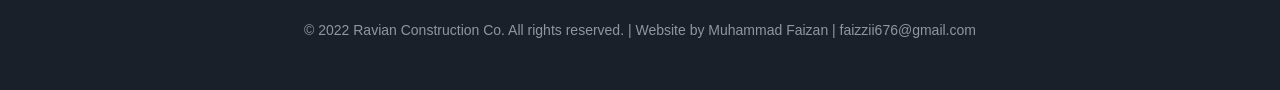
==== commit 0e6e11b0: "Updated website" ====
--- a/pages/about.html
+++ b/pages/about.html
@@ -27,7 +27,7 @@
   <div class="container">
     <div class="header-content">
       <a href="../index.html" class="logo">
-        <img src="../assets/images/logo.jpeg" alt="Ravian Construction Co logo" class="logo-img">
+        <img src="../assets/images/rav1.png" alt="Ravian Construction Co logo" class="logo-img">
         <span class="logo-text">Ravian Construction Co</span>
       </a>
       
@@ -176,6 +176,7 @@
   <div class="container">
     <div class="footer-content">
       <div class="footer-section">
+        <img src="../assets/images/rav2.png" alt="Ravian Construction Co logo" class="footer-logo">
         <h3>Ravian Construction Co</h3>
         <p>Professional construction solutions for all your building needs.</p>
       </div>
--- a/css/style.css
+++ b/css/style.css
@@ -498,6 +498,13 @@
   margin-bottom: var(--space-lg);
 }
 
+.footer-logo {
+  height: 64px;
+  width: auto;
+  display: block;
+  margin-bottom: var(--space-md);
+}
+
 .footer-section ul {
   list-style: none;
 }
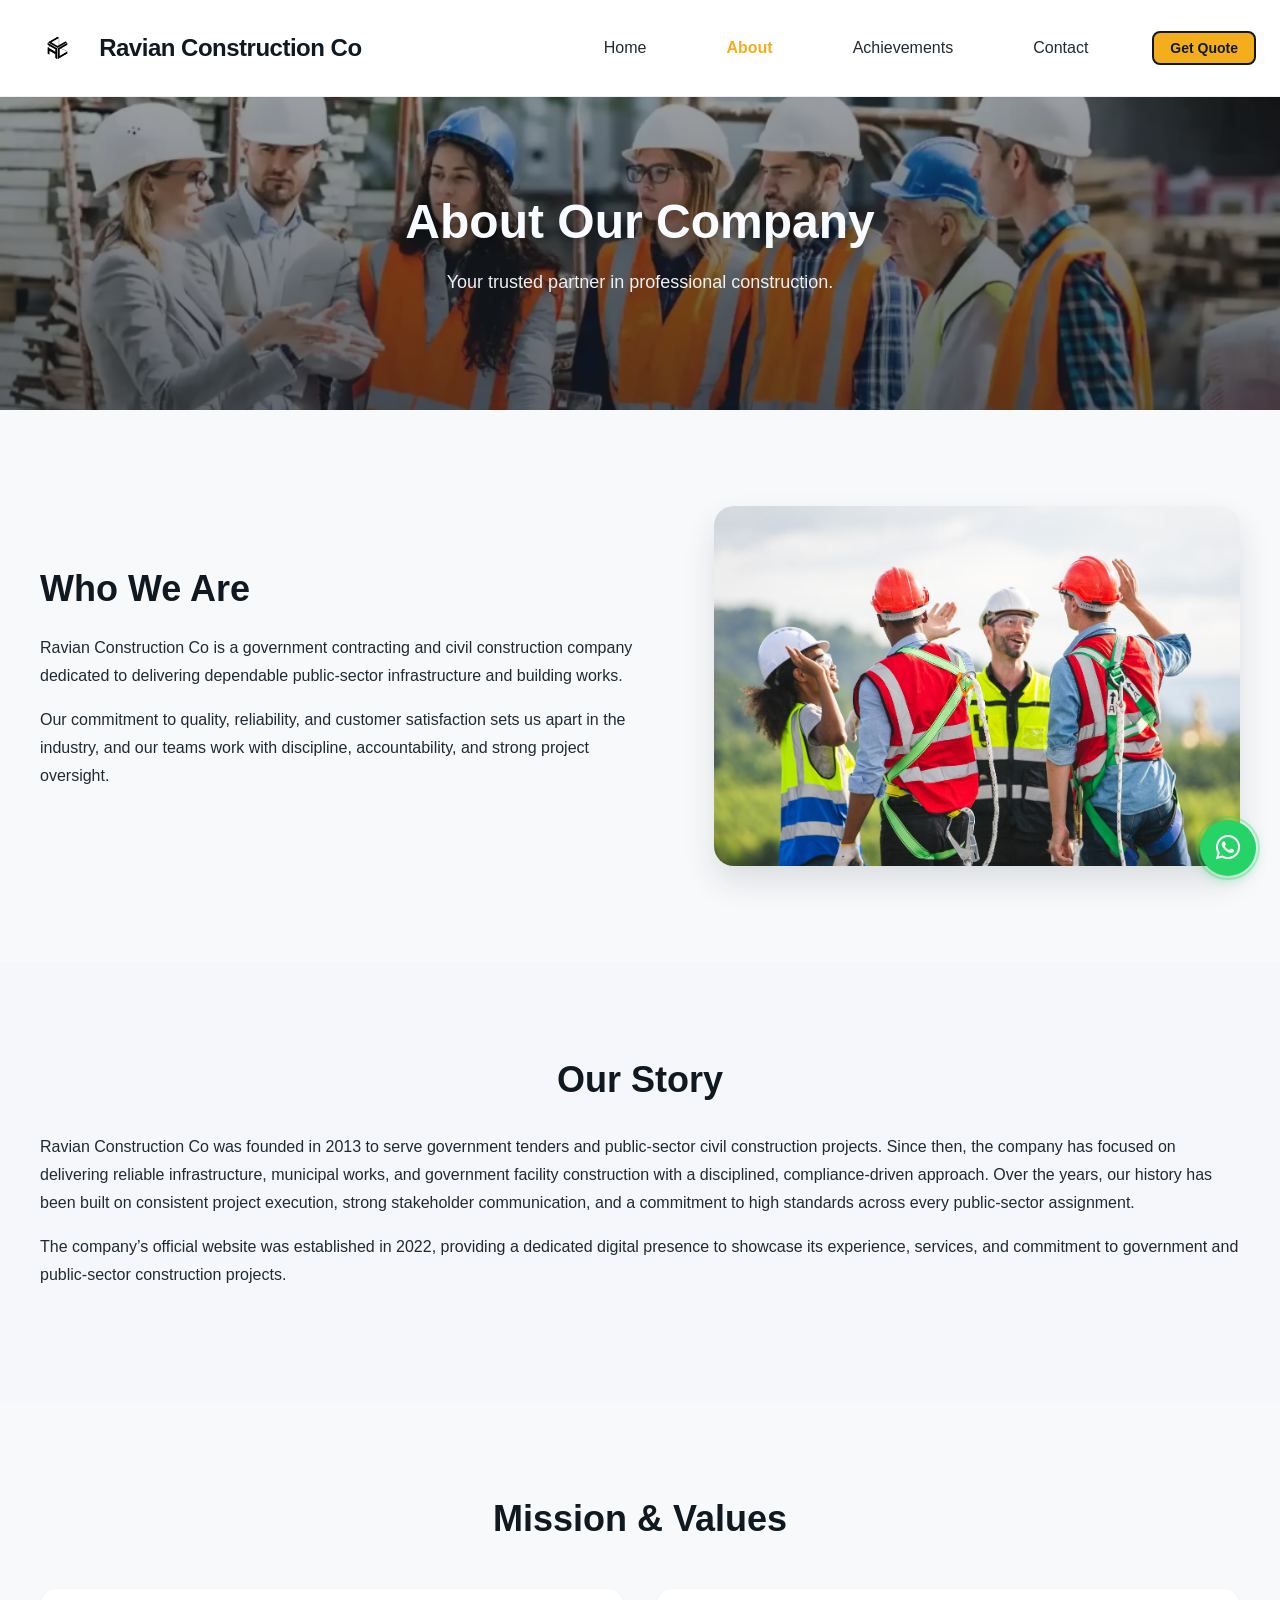
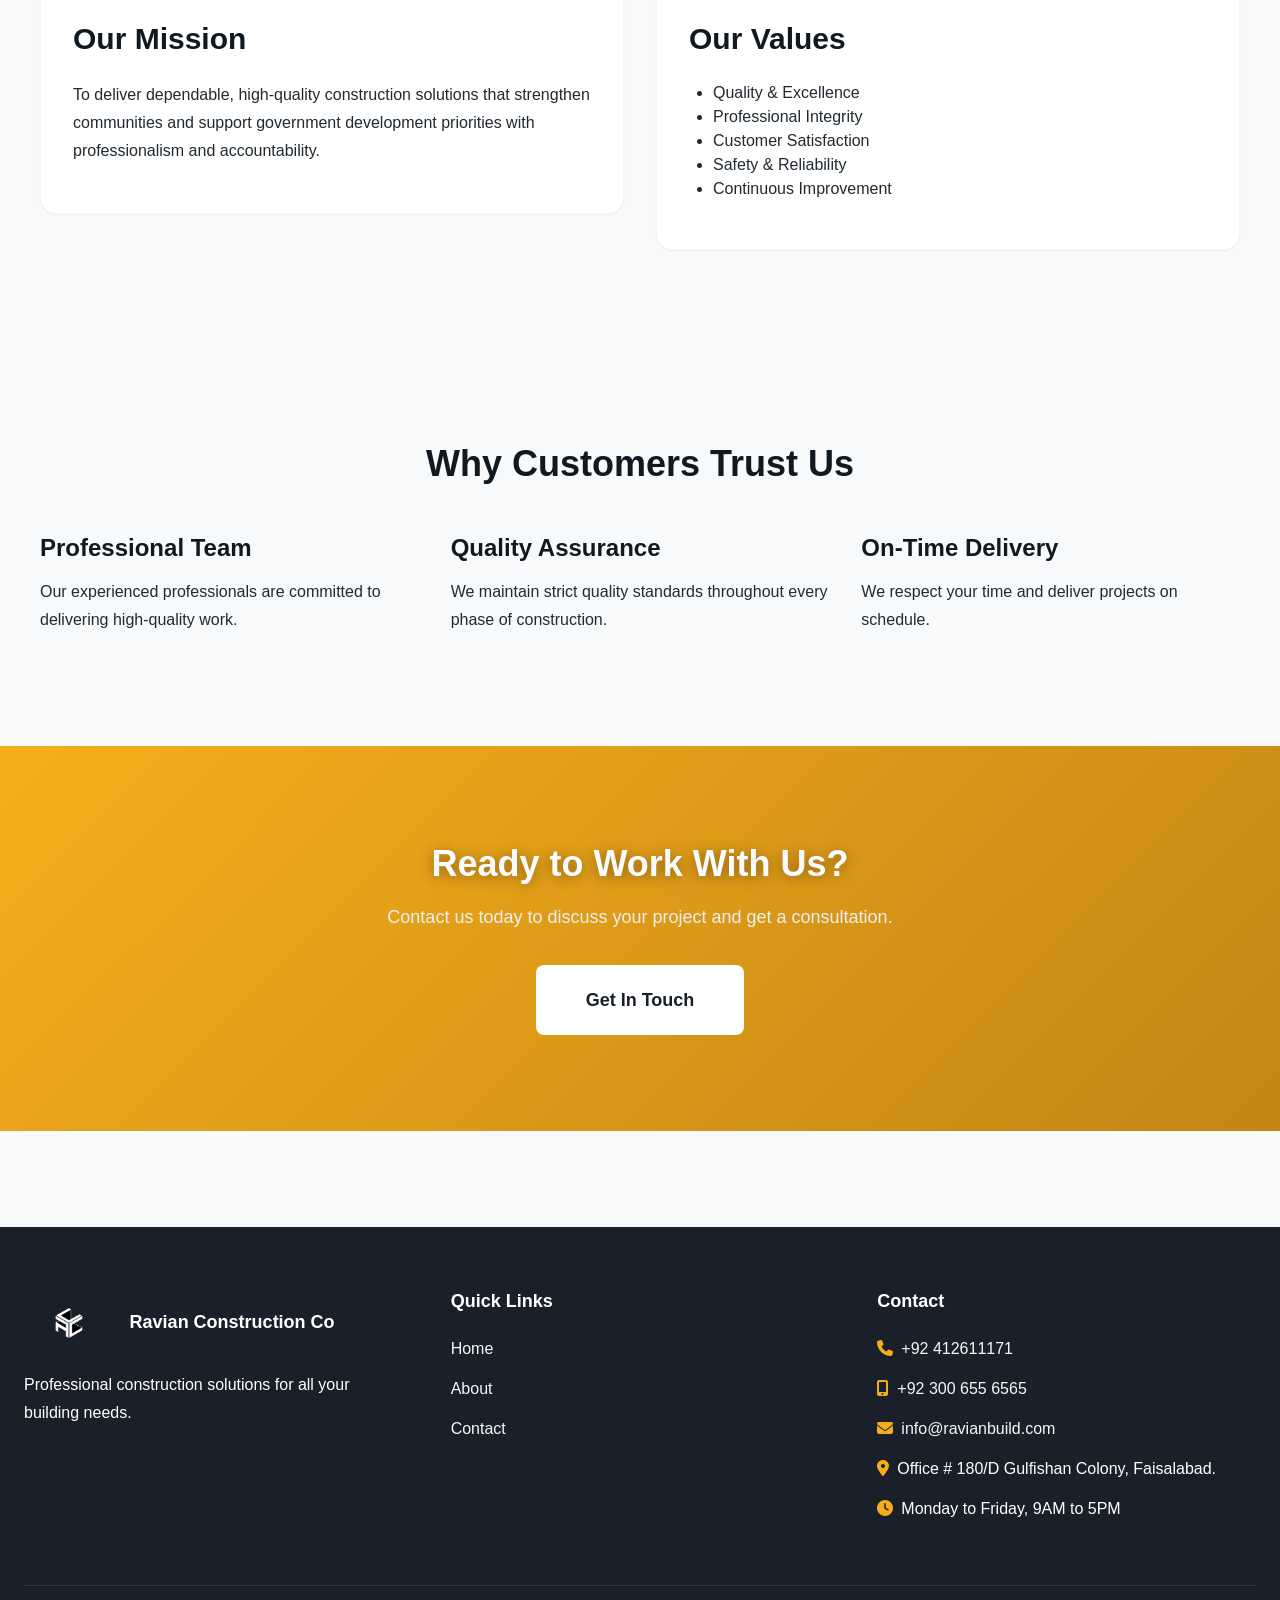
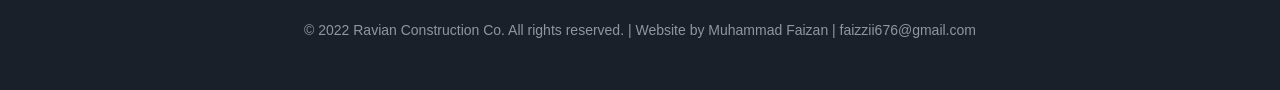
==== commit 3aa47607: "update" ====
--- a/pages/about.html
+++ b/pages/about.html
@@ -176,8 +176,10 @@
   <div class="container">
     <div class="footer-content">
       <div class="footer-section">
-        <img src="../assets/images/rav2.png" alt="Ravian Construction Co logo" class="footer-logo">
-        <h3>Ravian Construction Co</h3>
+        <div class="footer-brand">
+          <img src="../assets/images/rav2.png" alt="Ravian Construction Co logo" class="footer-logo">
+          <h3>Ravian Construction Co</h3>
+        </div>
         <p>Professional construction solutions for all your building needs.</p>
       </div>
       <div class="footer-section">
--- a/css/style.css
+++ b/css/style.css
@@ -498,11 +498,22 @@
   margin-bottom: var(--space-lg);
 }
 
+.footer-brand {
+  display: flex;
+  align-items: center;
+  gap: var(--space-md);
+  margin-bottom: var(--space-md);
+}
+
+.footer-brand h3 {
+  margin-bottom: 0;
+}
+
 .footer-logo {
   height: 64px;
   width: auto;
   display: block;
-  margin-bottom: var(--space-md);
+  flex-shrink: 0;
 }
 
 .footer-section ul {
--- a/css/responsive.css
+++ b/css/responsive.css
@@ -107,6 +107,10 @@
     text-align: center;
   }
 
+  .footer-brand {
+    flex-direction: column;
+  }
+
   .footer-section ul {
     margin: 0;
   }
